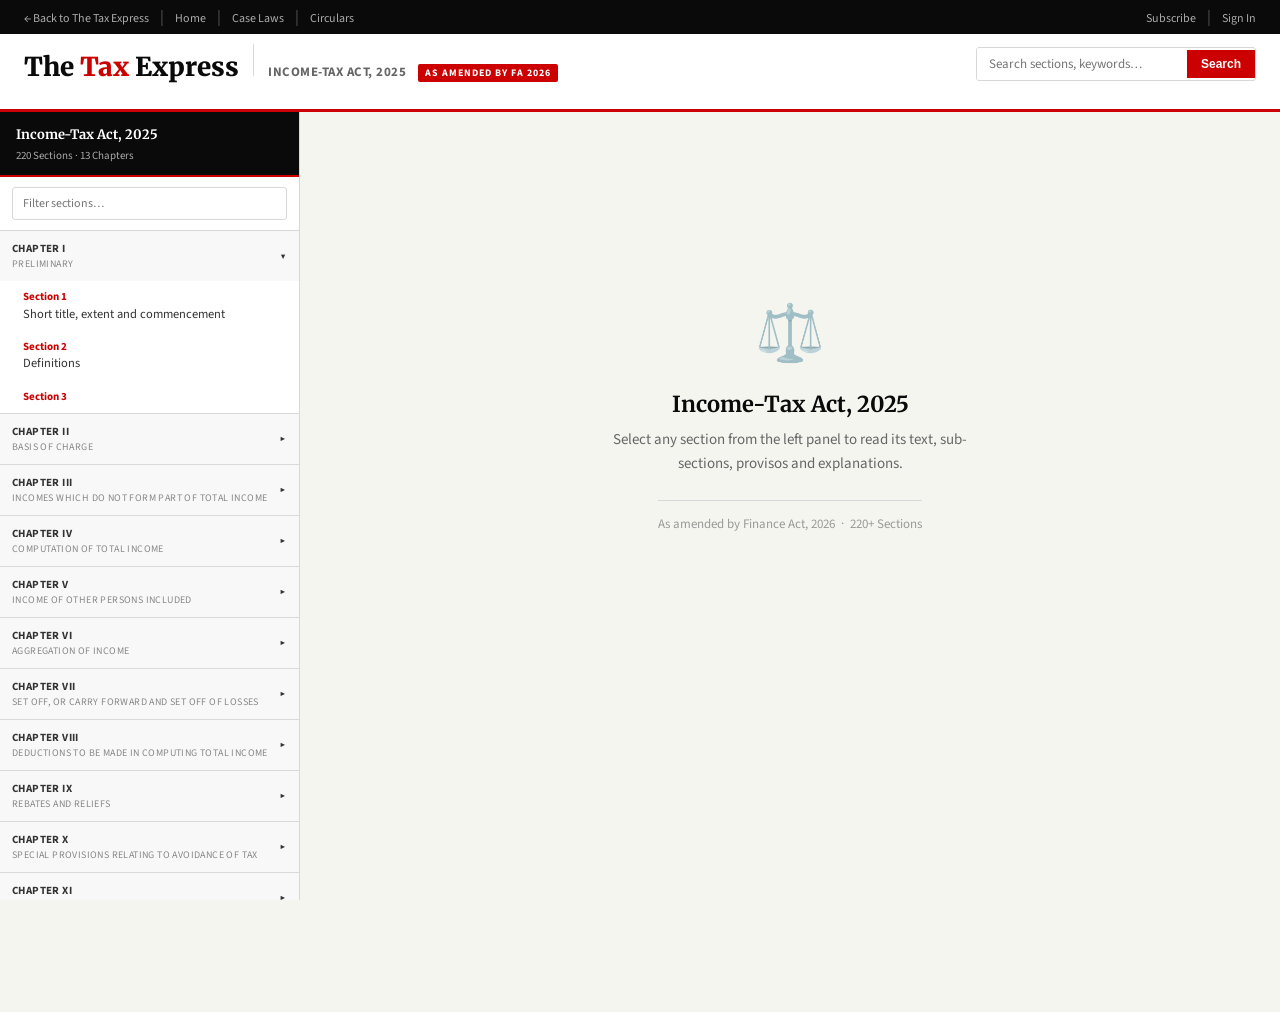
==== it-act-2025.html @ 76bab377 "Add Income-Tax Act 2025 full section viewer (220+ sections, Taxmann-style)" ====
<!DOCTYPE html>
<html lang="en">
<head>
  <meta charset="UTF-8" />
  <meta name="viewport" content="width=device-width, initial-scale=1.0" />
  <title>Income-Tax Act, 2025 – The Tax Express</title>
  <link rel="preconnect" href="https://fonts.googleapis.com" />
  <link href="https://fonts.googleapis.com/css2?family=Merriweather:wght@400;700;900&family=Source+Sans+3:wght@400;500;600;700&family=Source+Serif+4:opsz,wght@8..60,400;8..60,600&display=swap" rel="stylesheet" />
  <style>
    *, *::before, *::after { box-sizing: border-box; margin: 0; padding: 0; }

    :root {
      --red:    #cc0000;
      --black:  #0a0a0a;
      --dark:   #1a1a1a;
      --mid:    #333;
      --muted:  #666;
      --border: #d8d8d8;
      --bg:     #f5f5f0;
      --white:  #ffffff;
      --sidebar-w: 300px;
      --header-h:  112px;
    }

    html, body { height: 100%; font-family: 'Source Sans 3', sans-serif; background: var(--bg); color: var(--black); }

    /* ── TOP HEADER ─────────────────────────────────────────── */
    .site-header {
      position: fixed; top: 0; left: 0; right: 0; z-index: 200;
      background: var(--white);
      border-bottom: 3px solid var(--red);
      height: var(--header-h);
    }
    .header-top {
      background: var(--black);
      padding: 6px 24px;
      display: flex; align-items: center; justify-content: space-between;
    }
    .header-top a {
      color: #aaa; font-size: 12px; text-decoration: none; font-family: 'Source Sans 3', sans-serif;
    }
    .header-top a:hover { color: var(--white); }
    .header-top .pipe { color: #555; margin: 0 8px; }
    .header-brand {
      padding: 10px 24px 8px;
      display: flex; align-items: center; justify-content: space-between;
      gap: 20px;
    }
    .brand-left { display: flex; align-items: baseline; gap: 14px; }
    .brand-logo {
      font-family: 'Merriweather', serif;
      font-size: 26px; font-weight: 900;
      color: var(--black); text-decoration: none;
      white-space: nowrap;
    }
    .brand-logo span { color: var(--red); }
    .brand-divider { width: 1px; height: 32px; background: var(--border); }
    .act-title-tag {
      font-size: 13px; font-weight: 700; letter-spacing: .5px;
      color: var(--muted); text-transform: uppercase;
      white-space: nowrap;
    }
    .act-tag-badge {
      display: inline-block;
      background: var(--red); color: var(--white);
      font-size: 10px; font-weight: 700; letter-spacing: 1px;
      padding: 2px 7px; border-radius: 2px;
      text-transform: uppercase; margin-left: 8px;
    }
    .header-search {
      display: flex; align-items: center;
      border: 1px solid var(--border); border-radius: 3px;
      overflow: hidden; flex: 0 0 280px;
    }
    .header-search input {
      flex: 1; padding: 7px 12px; font-size: 13px;
      font-family: 'Source Sans 3', sans-serif;
      border: none; outline: none; background: var(--white);
    }
    .header-search button {
      padding: 7px 14px; background: var(--red); color: var(--white);
      border: none; cursor: pointer; font-size: 12px; font-weight: 600;
    }
    .header-search button:hover { background: #a80000; }

    /* ── LAYOUT ─────────────────────────────────────────────── */
    .app-layout {
      display: flex;
      margin-top: var(--header-h);
      height: calc(100vh - var(--header-h));
      overflow: hidden;
    }

    /* ── LEFT SIDEBAR ───────────────────────────────────────── */
    .sidebar {
      width: var(--sidebar-w);
      flex-shrink: 0;
      background: var(--white);
      border-right: 1px solid var(--border);
      display: flex; flex-direction: column;
      overflow: hidden;
    }
    .sidebar-act-header {
      padding: 14px 16px 12px;
      border-bottom: 2px solid var(--red);
      background: var(--black);
    }
    .sidebar-act-header h3 {
      font-family: 'Merriweather', serif;
      font-size: 13px; color: var(--white); font-weight: 700;
      line-height: 1.4;
    }
    .sidebar-act-header p {
      font-size: 11px; color: #aaa; margin-top: 4px;
    }
    .sidebar-filter {
      padding: 10px 12px;
      border-bottom: 1px solid var(--border);
    }
    .sidebar-filter input {
      width: 100%; padding: 7px 10px; font-size: 12px;
      border: 1px solid var(--border); border-radius: 3px; outline: none;
      font-family: 'Source Sans 3', sans-serif;
    }
    .sidebar-filter input:focus { border-color: var(--red); }
    .sidebar-scroll { flex: 1; overflow-y: auto; }
    .sidebar-scroll::-webkit-scrollbar { width: 4px; }
    .sidebar-scroll::-webkit-scrollbar-thumb { background: #ccc; }

    .chapter-group { border-bottom: 1px solid var(--border); }
    .chapter-toggle {
      width: 100%; text-align: left;
      padding: 10px 14px 10px 12px;
      background: #f8f8f8;
      font-size: 11px; font-weight: 700; letter-spacing: .4px;
      text-transform: uppercase; color: var(--mid);
      cursor: pointer; border: none;
      display: flex; align-items: center; justify-content: space-between;
      font-family: 'Source Sans 3', sans-serif;
    }
    .chapter-toggle:hover { background: #efefef; }
    .chapter-toggle .ch-arrow { font-size: 9px; transition: transform .2s; }
    .chapter-toggle.open .ch-arrow { transform: rotate(90deg); }
    .chapter-sections { display: none; }
    .chapter-sections.open { display: block; }

    .sec-item {
      display: block; width: 100%; text-align: left;
      padding: 8px 14px 8px 20px;
      border: none; background: none; cursor: pointer;
      font-size: 12.5px; color: var(--mid);
      border-left: 3px solid transparent;
      transition: background .15s, border-color .15s;
      font-family: 'Source Sans 3', sans-serif;
      line-height: 1.4; text-align: left;
    }
    .sec-item:hover { background: #fef5f5; color: var(--black); border-left-color: #ffaaaa; }
    .sec-item.active { background: #fef0f0; color: var(--red); border-left-color: var(--red); font-weight: 600; }
    .sec-num { font-weight: 700; color: var(--red); font-size: 11px; display: block; margin-bottom: 1px; }
    .sec-item.active .sec-num { color: var(--red); }

    /* ── MAIN CONTENT ───────────────────────────────────────── */
    .main-content {
      flex: 1; overflow-y: auto; padding: 0;
      background: var(--bg);
    }
    .main-content::-webkit-scrollbar { width: 6px; }
    .main-content::-webkit-scrollbar-thumb { background: #ccc; }

    .content-wrap {
      max-width: 860px; margin: 0 auto;
      padding: 32px 40px 80px;
    }

    /* Welcome screen */
    .welcome-panel {
      display: flex; flex-direction: column; align-items: center;
      justify-content: center; min-height: 60vh;
      text-align: center; color: var(--muted);
    }
    .welcome-panel .welcome-icon {
      font-size: 56px; margin-bottom: 16px; opacity: .5;
    }
    .welcome-panel h2 {
      font-family: 'Merriweather', serif; font-size: 22px;
      color: var(--black); margin-bottom: 10px;
    }
    .welcome-panel p { font-size: 15px; max-width: 400px; line-height: 1.6; }
    .welcome-hint {
      margin-top: 24px; font-size: 13px; color: #999;
      border-top: 1px solid var(--border); padding-top: 14px;
    }

    /* Section content */
    .section-view { display: none; }
    .section-view.visible { display: block; }

    .section-breadcrumb {
      font-size: 12px; color: var(--muted); margin-bottom: 20px;
      display: flex; align-items: center; gap: 6px;
    }
    .section-breadcrumb a { color: var(--red); text-decoration: none; cursor: pointer; }
    .section-breadcrumb a:hover { text-decoration: underline; }
    .bc-sep { color: #bbb; }

    .section-header {
      border-bottom: 2px solid var(--red); padding-bottom: 14px; margin-bottom: 24px;
    }
    .section-header .sec-flag {
      display: inline-block;
      background: var(--red); color: var(--white);
      font-size: 11px; font-weight: 700; letter-spacing: 1px;
      padding: 3px 10px; border-radius: 2px; margin-bottom: 10px;
      text-transform: uppercase;
    }
    .section-header h1 {
      font-family: 'Merriweather', serif;
      font-size: 22px; font-weight: 700; color: var(--black);
      line-height: 1.35; margin-bottom: 8px;
    }
    .section-header .section-meta {
      font-size: 12.5px; color: var(--muted);
      display: flex; gap: 16px; flex-wrap: wrap;
    }
    .section-meta span { display: flex; align-items: center; gap: 5px; }

    .section-body {
      font-family: 'Source Serif 4', Georgia, serif;
      font-size: 15px; line-height: 1.85; color: #222;
    }
    .section-body p { margin-bottom: 14px; }
    .section-body .sub-section {
      margin: 10px 0 10px 0;
    }
    .section-body .sub-section-num {
      font-weight: 700; color: var(--black);
    }
    .section-body .proviso {
      margin: 10px 0 10px 28px;
      font-style: italic; color: #444;
      border-left: 3px solid #e8e8e8;
      padding-left: 14px;
    }
    .section-body .clause {
      margin: 6px 0 6px 24px;
    }
    .section-body .explanation {
      margin: 12px 0;
      background: #fafafa; border: 1px solid #eee;
      padding: 12px 16px; border-radius: 3px;
      font-size: 14px;
    }
    .section-body .explanation-title {
      font-weight: 700; color: var(--mid); margin-bottom: 6px;
    }

    /* Formatted content rendering */
    .section-text {
      white-space: pre-wrap;
      font-family: 'Source Serif 4', Georgia, serif;
      font-size: 15px; line-height: 1.85; color: #222;
    }

    /* Nav arrows */
    .section-nav {
      display: flex; align-items: center; justify-content: space-between;
      margin-top: 48px; padding-top: 20px;
      border-top: 1px solid var(--border);
    }
    .nav-arrow {
      display: flex; align-items: center; gap: 8px;
      background: var(--white); border: 1px solid var(--border);
      padding: 10px 18px; border-radius: 3px; cursor: pointer;
      font-size: 13px; font-weight: 600; color: var(--mid);
      font-family: 'Source Sans 3', sans-serif;
      transition: all .15s;
    }
    .nav-arrow:hover { background: var(--red); color: var(--white); border-color: var(--red); }
    .nav-arrow:disabled { opacity: .3; cursor: default; background: var(--white); color: var(--muted); }
    .nav-arrow:disabled:hover { background: var(--white); color: var(--muted); border-color: var(--border); }

    .no-results {
      padding: 20px 16px; text-align: center;
      font-size: 13px; color: var(--muted);
    }

    /* Responsive */
    @media (max-width: 768px) {
      :root { --sidebar-w: 260px; --header-h: 104px; }
      .brand-logo { font-size: 20px; }
      .header-search { display: none; }
      .content-wrap { padding: 20px 18px 60px; }
      .sidebar { width: 260px; position: fixed; left: -260px; top: var(--header-h); height: calc(100vh - var(--header-h)); transition: left .25s; z-index: 100; }
      .sidebar.mob-open { left: 0; box-shadow: 4px 0 20px rgba(0,0,0,.15); }
      .mob-toggle { display: flex; align-items: center; gap: 8px; padding: 8px 14px; background: var(--black); color: var(--white); font-size: 13px; font-weight: 600; border: none; cursor: pointer; font-family: 'Source Sans 3', sans-serif; }
    }
    @media (min-width: 769px) { .mob-toggle { display: none; } }
  </style>
</head>
<body>

  <!-- ══ HEADER ══════════════════════════════════════════════════ -->
  <header class="site-header">
    <div class="header-top">
      <div>
        <a href="index.html">← Back to The Tax Express</a>
        <span class="pipe">|</span>
        <a href="index.html">Home</a>
        <span class="pipe">|</span>
        <a href="#">Case Laws</a>
        <span class="pipe">|</span>
        <a href="#">Circulars</a>
      </div>
      <div>
        <a href="#">Subscribe</a>
        <span class="pipe">|</span>
        <a href="#">Sign In</a>
      </div>
    </div>
    <div class="header-brand">
      <div class="brand-left">
        <a href="index.html" class="brand-logo">The <span>Tax</span> Express</a>
        <div class="brand-divider"></div>
        <div>
          <div class="act-title-tag">Income-Tax Act, 2025
            <span class="act-tag-badge">As Amended by FA 2026</span>
          </div>
        </div>
      </div>
      <div class="header-search">
        <input type="text" id="global-search" placeholder="Search sections, keywords…" oninput="globalSearch(this.value)" />
        <button onclick="globalSearch(document.getElementById('global-search').value)">Search</button>
      </div>
    </div>
  </header>

  <!-- ══ APP LAYOUT ═══════════════════════════════════════════════ -->
  <div class="app-layout">

    <!-- ── Sidebar ─────────────────────────────────────────────── -->
    <aside class="sidebar" id="js-sidebar">
      <div class="sidebar-act-header">
        <h3>Income-Tax Act, 2025</h3>
        <p id="js-sec-count">Loading sections…</p>
      </div>
      <div class="sidebar-filter">
        <input type="text" id="sidebar-search" placeholder="Filter sections…" oninput="filterSidebar(this.value)" />
      </div>
      <div class="sidebar-scroll" id="js-sidebar-list">
        <div class="no-results">Loading…</div>
      </div>
    </aside>

    <!-- ── Main Content ─────────────────────────────────────────── -->
    <main class="main-content" id="js-main">
      <button class="mob-toggle" onclick="document.getElementById('js-sidebar').classList.toggle('mob-open')">
        ☰ Browse Sections
      </button>

      <div class="content-wrap">

        <!-- Welcome screen -->
        <div class="welcome-panel" id="js-welcome">
          <div class="welcome-icon">⚖️</div>
          <h2>Income-Tax Act, 2025</h2>
          <p>Select any section from the left panel to read its text, sub-sections, provisos and explanations.</p>
          <div class="welcome-hint">As amended by Finance Act, 2026 &nbsp;·&nbsp; 220+ Sections</div>
        </div>

        <!-- Section view -->
        <div class="section-view" id="js-section-view">

          <div class="section-breadcrumb">
            <a onclick="showWelcome()">Home</a>
            <span class="bc-sep">›</span>
            <span id="js-bc-chapter"></span>
            <span class="bc-sep">›</span>
            <span id="js-bc-section"></span>
          </div>

          <div class="section-header">
            <div class="sec-flag" id="js-sec-flag">Section</div>
            <h1 id="js-sec-title"></h1>
            <div class="section-meta">
              <span id="js-sec-chapter-meta"></span>
              <span id="js-sec-act-meta">Income-Tax Act, 2025</span>
            </div>
          </div>

          <div class="section-body">
            <div class="section-text" id="js-sec-content"></div>
          </div>

          <div class="section-nav">
            <button class="nav-arrow" id="btn-prev" onclick="navigate(-1)">← Previous Section</button>
            <span id="js-sec-position" style="font-size:12px;color:#999;"></span>
            <button class="nav-arrow" id="btn-next" onclick="navigate(1)">Next Section →</button>
          </div>

        </div>
      </div>
    </main>

  </div>

  <script>
    let ALL_SECTIONS = [];
    let ALL_CHAPTERS = [];
    let FILTERED = [];
    let CURRENT_IDX = -1;

    // Load data
    fetch('ita2025.json?v=' + Date.now())
      .then(r => r.json())
      .then(data => {
        ALL_SECTIONS = data.sections;
        ALL_CHAPTERS = data.chapters;
        FILTERED = ALL_SECTIONS;
        document.getElementById('js-sec-count').textContent = `${ALL_SECTIONS.length} Sections · ${ALL_CHAPTERS.length} Chapters`;
        buildSidebar(ALL_SECTIONS);
        // Auto-open first chapter
        const firstToggle = document.querySelector('.chapter-toggle');
        if (firstToggle) openChapter(firstToggle);
      })
      .catch(() => {
        document.getElementById('js-sidebar-list').innerHTML = '<div class="no-results">Could not load sections.</div>';
      });

    function buildSidebar(sections) {
      const container = document.getElementById('js-sidebar-list');
      if (!sections.length) { container.innerHTML = '<div class="no-results">No sections found.</div>'; return; }

      // Group by chapter
      const chapterMap = {};
      sections.forEach(s => {
        const key = s.chapter || 'Other';
        if (!chapterMap[key]) chapterMap[key] = { title: s.chapter_title || '', sections: [] };
        chapterMap[key].sections.push(s);
      });

      let html = '';
      Object.entries(chapterMap).forEach(([chNum, chData]) => {
        const chId = 'ch-' + chNum.replace(/\s+/g, '-');
        html += `<div class="chapter-group">
          <button class="chapter-toggle" data-ch="${chId}" onclick="toggleChapter(this)">
            <span>${chNum}<br/><span style="font-size:10px;font-weight:400;text-transform:none;color:#888;">${chData.title}</span></span>
            <span class="ch-arrow">▶</span>
          </button>
          <div class="chapter-sections" id="${chId}">`;
        chData.sections.forEach(s => {
          const label = s.title && s.title !== `Section ${s.num}` ? s.title : '';
          html += `<button class="sec-item" data-num="${s.num}" onclick="showSection('${s.num}')">
            <span class="sec-num">Section ${s.num}</span>
            ${label || ''}
          </button>`;
        });
        html += `</div></div>`;
      });
      container.innerHTML = html;
    }

    function toggleChapter(btn) {
      const id = btn.dataset.ch;
      const panel = document.getElementById(id);
      const isOpen = panel.classList.contains('open');
      // Close all
      document.querySelectorAll('.chapter-sections.open').forEach(p => p.classList.remove('open'));
      document.querySelectorAll('.chapter-toggle.open').forEach(b => b.classList.remove('open'));
      if (!isOpen) openChapter(btn);
    }
    function openChapter(btn) {
      const id = btn.dataset.ch;
      document.getElementById(id)?.classList.add('open');
      btn.classList.add('open');
    }

    function showSection(num) {
      const idx = FILTERED.findIndex(s => s.num === num);
      if (idx === -1) {
        // Try from ALL_SECTIONS
        const s = ALL_SECTIONS.find(x => x.num === num);
        if (s) { FILTERED = ALL_SECTIONS; renderSection(ALL_SECTIONS.findIndex(x => x.num === num)); return; }
        return;
      }
      renderSection(idx);
    }

    function renderSection(idx) {
      if (idx < 0 || idx >= FILTERED.length) return;
      CURRENT_IDX = idx;
      const s = FILTERED[idx];

      document.getElementById('js-welcome').style.display = 'none';
      const view = document.getElementById('js-section-view');
      view.classList.add('visible');

      document.getElementById('js-bc-chapter').textContent = s.chapter;
      document.getElementById('js-bc-section').textContent = `Section ${s.num}`;
      document.getElementById('js-sec-flag').textContent = `Section ${s.num}`;
      document.getElementById('js-sec-title').textContent = s.title && s.title !== `Section ${s.num}` ? s.title : `Section ${s.num}`;
      document.getElementById('js-sec-chapter-meta').textContent = `${s.chapter} – ${s.chapter_title}`;
      document.getElementById('js-sec-act-meta').textContent = 'Income-Tax Act, 2025';
      document.getElementById('js-sec-position').textContent = `${idx + 1} of ${FILTERED.length}`;

      // Format content
      document.getElementById('js-sec-content').textContent = s.content;

      // Update sidebar active state
      document.querySelectorAll('.sec-item').forEach(b => b.classList.remove('active'));
      const activeBtn = document.querySelector(`.sec-item[data-num="${s.num}"]`);
      if (activeBtn) {
        activeBtn.classList.add('active');
        activeBtn.scrollIntoView({ block: 'nearest', behavior: 'smooth' });
        // Open the chapter
        const chPanel = activeBtn.closest('.chapter-sections');
        if (chPanel && !chPanel.classList.contains('open')) {
          const btn = document.querySelector(`[data-ch="${chPanel.id}"]`);
          if (btn) openChapter(btn);
        }
      }

      // Update nav buttons
      document.getElementById('btn-prev').disabled = idx === 0;
      document.getElementById('btn-next').disabled = idx === FILTERED.length - 1;

      // Scroll main to top
      document.getElementById('js-main').scrollTo({ top: 0, behavior: 'smooth' });

      // Close mobile sidebar
      document.getElementById('js-sidebar').classList.remove('mob-open');
    }

    function navigate(dir) {
      renderSection(CURRENT_IDX + dir);
    }

    function showWelcome() {
      document.getElementById('js-welcome').style.display = '';
      document.getElementById('js-section-view').classList.remove('visible');
      document.querySelectorAll('.sec-item').forEach(b => b.classList.remove('active'));
      CURRENT_IDX = -1;
    }

    function filterSidebar(q) {
      q = q.trim().toLowerCase();
      if (!q) {
        FILTERED = ALL_SECTIONS;
        buildSidebar(ALL_SECTIONS);
        return;
      }
      FILTERED = ALL_SECTIONS.filter(s =>
        s.num.toLowerCase().includes(q) ||
        s.title.toLowerCase().includes(q) ||
        s.content.toLowerCase().includes(q)
      );
      buildSidebar(FILTERED);
      // Open all chapters in filtered view
      document.querySelectorAll('.chapter-toggle').forEach(openChapter);
    }

    function globalSearch(q) {
      q = q.trim().toLowerCase();
      if (!q) return;
      document.getElementById('sidebar-search').value = q;
      filterSidebar(q);
      // Show first result
      if (FILTERED.length > 0) renderSection(0);
    }
  </script>

</body>
</html>
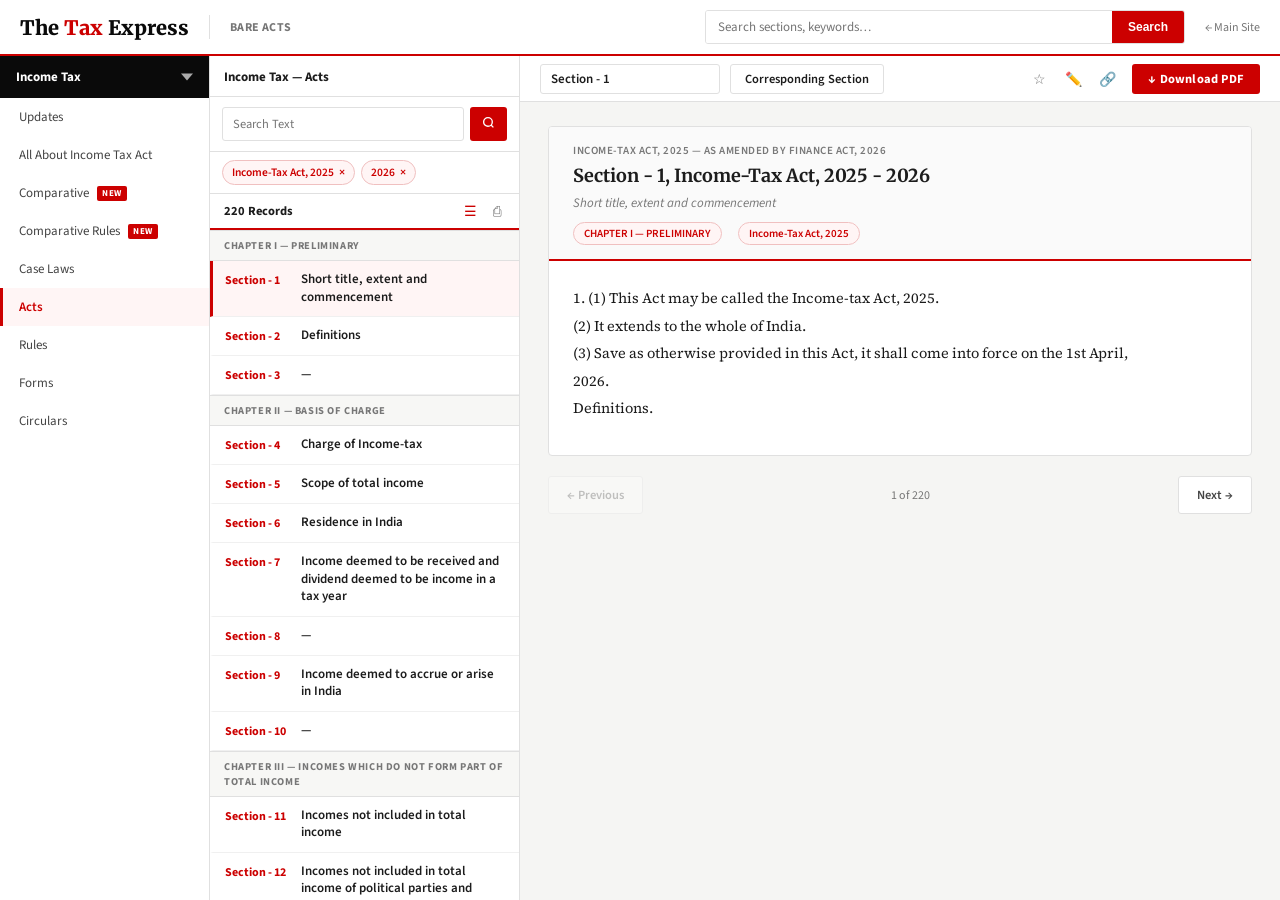
==== commit ca68e30d: "Redesign bare act viewer: Taxmann-style 3-col layout, branded PDF download" ====
--- a/it-act-2025.html
+++ b/it-act-2025.html
@@ -5,566 +5,610 @@
   <meta name="viewport" content="width=device-width, initial-scale=1.0" />
   <title>Income-Tax Act, 2025 – The Tax Express</title>
   <link rel="preconnect" href="https://fonts.googleapis.com" />
-  <link href="https://fonts.googleapis.com/css2?family=Merriweather:wght@400;700;900&family=Source+Sans+3:wght@400;500;600;700&family=Source+Serif+4:opsz,wght@8..60,400;8..60,600&display=swap" rel="stylesheet" />
+  <link href="https://fonts.googleapis.com/css2?family=Merriweather:wght@700;900&family=Source+Sans+3:wght@300;400;500;600;700&family=Source+Serif+4:opsz,wght@8..60,400;8..60,600&display=swap" rel="stylesheet" />
   <style>
     *, *::before, *::after { box-sizing: border-box; margin: 0; padding: 0; }
-
     :root {
-      --red:    #cc0000;
-      --black:  #0a0a0a;
-      --dark:   #1a1a1a;
-      --mid:    #333;
-      --muted:  #666;
-      --border: #d8d8d8;
-      --bg:     #f5f5f0;
-      --white:  #ffffff;
-      --sidebar-w: 300px;
-      --header-h:  112px;
-    }
-
-    html, body { height: 100%; font-family: 'Source Sans 3', sans-serif; background: var(--bg); color: var(--black); }
-
-    /* ── TOP HEADER ─────────────────────────────────────────── */
+      --red:     #cc0000;
+      --black:   #0a0a0a;
+      --dark:    #1c1c1c;
+      --mid:     #444;
+      --muted:   #777;
+      --light:   #f0f0ee;
+      --border:  #e0e0e0;
+      --white:   #fff;
+      --active-bg: #fff5f5;
+      --hdr: 56px;
+      --col1: 210px;
+      --col2: 310px;
+    }
+    html, body { height: 100%; font-family: 'Source Sans 3', sans-serif; background: #f5f5f3; color: var(--black); overflow: hidden; }
+
+    /* ══════════════════════════════════════════════
+       TOP HEADER
+    ══════════════════════════════════════════════ */
     .site-header {
-      position: fixed; top: 0; left: 0; right: 0; z-index: 200;
+      position: fixed; top: 0; left: 0; right: 0; z-index: 300;
+      height: var(--hdr);
       background: var(--white);
-      border-bottom: 3px solid var(--red);
-      height: var(--header-h);
-    }
-    .header-top {
-      background: var(--black);
-      padding: 6px 24px;
+      border-bottom: 2px solid var(--red);
+      display: flex; align-items: center; padding: 0 20px;
+      gap: 20px;
+    }
+    .hdr-logo { display: flex; align-items: baseline; gap: 3px; text-decoration: none; white-space: nowrap; }
+    .hdr-logo-main { font-family: 'Merriweather', serif; font-size: 20px; font-weight: 900; color: var(--black); }
+    .hdr-logo-main span { color: var(--red); }
+    .hdr-divider { width: 1px; height: 24px; background: var(--border); flex-shrink: 0; }
+    .hdr-context { font-size: 12px; font-weight: 700; color: var(--muted); letter-spacing: .4px; text-transform: uppercase; white-space: nowrap; }
+    .hdr-search {
+      flex: 1; max-width: 480px; margin-left: auto;
+      display: flex; border: 1px solid var(--border); border-radius: 3px; overflow: hidden;
+    }
+    .hdr-search input { flex: 1; padding: 7px 12px; font-size: 13px; border: none; outline: none; font-family: 'Source Sans 3', sans-serif; }
+    .hdr-search button { padding: 7px 16px; background: var(--red); color: #fff; border: none; cursor: pointer; font-size: 12px; font-weight: 600; }
+    .hdr-back { font-size: 12px; color: var(--muted); text-decoration: none; white-space: nowrap; }
+    .hdr-back:hover { color: var(--red); }
+
+    /* ══════════════════════════════════════════════
+       THREE-COLUMN LAYOUT
+    ══════════════════════════════════════════════ */
+    .app-body {
+      display: flex; height: calc(100vh - var(--hdr));
+      margin-top: var(--hdr); overflow: hidden;
+    }
+
+    /* ── COLUMN 1: Category Nav ─────────────────── */
+    .cat-nav {
+      width: var(--col1); flex-shrink: 0;
+      background: var(--white); border-right: 1px solid var(--border);
+      display: flex; flex-direction: column; overflow-y: auto;
+    }
+    .cat-nav__hdr {
+      background: var(--black); color: #fff;
+      padding: 12px 16px; font-size: 13px; font-weight: 700;
       display: flex; align-items: center; justify-content: space-between;
-    }
-    .header-top a {
-      color: #aaa; font-size: 12px; text-decoration: none; font-family: 'Source Sans 3', sans-serif;
-    }
-    .header-top a:hover { color: var(--white); }
-    .header-top .pipe { color: #555; margin: 0 8px; }
-    .header-brand {
-      padding: 10px 24px 8px;
+      cursor: pointer; user-select: none;
+    }
+    .cat-nav__hdr svg { width: 12px; height: 12px; fill: #aaa; }
+    .cat-nav__item {
       display: flex; align-items: center; justify-content: space-between;
-      gap: 20px;
-    }
-    .brand-left { display: flex; align-items: baseline; gap: 14px; }
-    .brand-logo {
-      font-family: 'Merriweather', serif;
-      font-size: 26px; font-weight: 900;
-      color: var(--black); text-decoration: none;
-      white-space: nowrap;
-    }
-    .brand-logo span { color: var(--red); }
-    .brand-divider { width: 1px; height: 32px; background: var(--border); }
-    .act-title-tag {
-      font-size: 13px; font-weight: 700; letter-spacing: .5px;
-      color: var(--muted); text-transform: uppercase;
-      white-space: nowrap;
-    }
-    .act-tag-badge {
-      display: inline-block;
-      background: var(--red); color: var(--white);
-      font-size: 10px; font-weight: 700; letter-spacing: 1px;
-      padding: 2px 7px; border-radius: 2px;
-      text-transform: uppercase; margin-left: 8px;
-    }
-    .header-search {
-      display: flex; align-items: center;
-      border: 1px solid var(--border); border-radius: 3px;
-      overflow: hidden; flex: 0 0 280px;
-    }
-    .header-search input {
-      flex: 1; padding: 7px 12px; font-size: 13px;
-      font-family: 'Source Sans 3', sans-serif;
-      border: none; outline: none; background: var(--white);
-    }
-    .header-search button {
-      padding: 7px 14px; background: var(--red); color: var(--white);
-      border: none; cursor: pointer; font-size: 12px; font-weight: 600;
-    }
-    .header-search button:hover { background: #a80000; }
-
-    /* ── LAYOUT ─────────────────────────────────────────────── */
-    .app-layout {
-      display: flex;
-      margin-top: var(--header-h);
-      height: calc(100vh - var(--header-h));
-      overflow: hidden;
-    }
-
-    /* ── LEFT SIDEBAR ───────────────────────────────────────── */
-    .sidebar {
-      width: var(--sidebar-w);
-      flex-shrink: 0;
-      background: var(--white);
-      border-right: 1px solid var(--border);
-      display: flex; flex-direction: column;
-      overflow: hidden;
-    }
-    .sidebar-act-header {
-      padding: 14px 16px 12px;
-      border-bottom: 2px solid var(--red);
-      background: var(--black);
-    }
-    .sidebar-act-header h3 {
-      font-family: 'Merriweather', serif;
-      font-size: 13px; color: var(--white); font-weight: 700;
-      line-height: 1.4;
-    }
-    .sidebar-act-header p {
-      font-size: 11px; color: #aaa; margin-top: 4px;
-    }
-    .sidebar-filter {
-      padding: 10px 12px;
+      padding: 10px 16px; font-size: 13px; color: var(--mid);
+      cursor: pointer; border-left: 3px solid transparent;
+      transition: background .12s;
+    }
+    .cat-nav__item:hover { background: var(--light); }
+    .cat-nav__item.active { color: var(--red); border-left-color: var(--red); font-weight: 600; background: var(--active-bg); }
+    .cat-badge {
+      font-size: 9px; font-weight: 700; background: var(--red); color: #fff;
+      padding: 1px 5px; border-radius: 2px; letter-spacing: .5px;
+    }
+
+    /* ── COLUMN 2: Section List ─────────────────── */
+    .sec-list-panel {
+      width: var(--col2); flex-shrink: 0;
+      background: var(--white); border-right: 1px solid var(--border);
+      display: flex; flex-direction: column; overflow: hidden;
+    }
+    .slp-header {
+      padding: 12px 14px 10px;
       border-bottom: 1px solid var(--border);
-    }
-    .sidebar-filter input {
-      width: 100%; padding: 7px 10px; font-size: 12px;
+      font-size: 13px; font-weight: 700; color: var(--dark);
+    }
+    .slp-search {
+      padding: 10px 12px; border-bottom: 1px solid var(--border);
+      display: flex; gap: 6px;
+    }
+    .slp-search input {
+      flex: 1; padding: 7px 10px; font-size: 12.5px;
       border: 1px solid var(--border); border-radius: 3px; outline: none;
       font-family: 'Source Sans 3', sans-serif;
     }
-    .sidebar-filter input:focus { border-color: var(--red); }
-    .sidebar-scroll { flex: 1; overflow-y: auto; }
-    .sidebar-scroll::-webkit-scrollbar { width: 4px; }
-    .sidebar-scroll::-webkit-scrollbar-thumb { background: #ccc; }
-
-    .chapter-group { border-bottom: 1px solid var(--border); }
-    .chapter-toggle {
-      width: 100%; text-align: left;
+    .slp-search input:focus { border-color: var(--red); }
+    .slp-search button {
+      padding: 7px 12px; background: var(--red); color: #fff;
+      border: none; border-radius: 3px; cursor: pointer; font-size: 12px;
+    }
+    .slp-filters { padding: 8px 12px; display: flex; flex-wrap: wrap; gap: 6px; border-bottom: 1px solid var(--border); }
+    .filter-chip {
+      display: inline-flex; align-items: center; gap: 5px;
+      background: var(--active-bg); border: 1px solid #f0c0c0;
+      color: var(--red); font-size: 11.5px; font-weight: 600;
+      padding: 3px 9px; border-radius: 20px; cursor: pointer;
+    }
+    .filter-chip span { font-size: 12px; }
+    .slp-meta {
+      padding: 7px 14px; border-bottom: 2px solid var(--red);
+      display: flex; align-items: center; justify-content: space-between;
+    }
+    .slp-count { font-size: 12.5px; font-weight: 700; color: var(--dark); }
+    .slp-icons { display: flex; gap: 8px; }
+    .slp-icon-btn {
+      background: none; border: none; cursor: pointer; color: var(--muted);
+      padding: 2px 4px; font-size: 14px; border-radius: 3px;
+    }
+    .slp-icon-btn:hover { background: var(--light); color: var(--dark); }
+    .slp-icon-btn.active { color: var(--red); }
+    .sec-list { flex: 1; overflow-y: auto; }
+    .sec-list::-webkit-scrollbar { width: 4px; }
+    .sec-list::-webkit-scrollbar-thumb { background: #ddd; }
+
+    .chapter-header {
+      padding: 7px 14px; background: #f7f7f5;
+      font-size: 10.5px; font-weight: 700; color: var(--muted);
+      letter-spacing: .6px; text-transform: uppercase;
+      border-top: 1px solid var(--border);
+      border-bottom: 1px solid var(--border);
+      position: sticky; top: 0; z-index: 5;
+    }
+
+    .sec-row {
       padding: 10px 14px 10px 12px;
-      background: #f8f8f8;
-      font-size: 11px; font-weight: 700; letter-spacing: .4px;
-      text-transform: uppercase; color: var(--mid);
-      cursor: pointer; border: none;
-      display: flex; align-items: center; justify-content: space-between;
+      border-bottom: 1px solid #f0f0f0;
+      cursor: pointer;
+      border-left: 3px solid transparent;
+      display: flex; align-items: flex-start; gap: 8px;
+      transition: background .1s;
+    }
+    .sec-row:hover { background: #fafafa; }
+    .sec-row.active {
+      background: var(--active-bg);
+      border-left-color: var(--red);
+    }
+    .sec-row__num {
+      font-size: 12px; font-weight: 700; color: var(--red);
+      white-space: nowrap; min-width: 68px; padding-top: 1px;
+    }
+    .sec-row.active .sec-row__num { color: var(--red); }
+    .sec-row__body { flex: 1; min-width: 0; }
+    .sec-row__title { font-size: 13px; font-weight: 600; color: var(--dark); line-height: 1.35; }
+    .sec-row__sub { font-size: 11.5px; color: var(--muted); margin-top: 2px; line-height: 1.4; }
+    .sec-row__tick { color: #22aa55; font-size: 14px; margin-top: 1px; }
+    .no-results-msg { padding: 24px 14px; font-size: 13px; color: var(--muted); text-align: center; }
+
+    /* ── COLUMN 3: Content ──────────────────────── */
+    .content-col {
+      flex: 1; display: flex; flex-direction: column; overflow: hidden;
+      background: #f5f5f3;
+    }
+
+    /* Toolbar */
+    .content-toolbar {
+      background: var(--white);
+      border-bottom: 1px solid var(--border);
+      padding: 0 20px;
+      display: flex; align-items: center; gap: 10px; min-height: 46px;
+      flex-wrap: wrap;
+    }
+    .toolbar-sec-input {
+      font-size: 13px; font-weight: 600; color: var(--dark);
+      border: 1px solid var(--border); border-radius: 3px;
+      padding: 5px 10px; outline: none; min-width: 120px;
       font-family: 'Source Sans 3', sans-serif;
     }
-    .chapter-toggle:hover { background: #efefef; }
-    .chapter-toggle .ch-arrow { font-size: 9px; transition: transform .2s; }
-    .chapter-toggle.open .ch-arrow { transform: rotate(90deg); }
-    .chapter-sections { display: none; }
-    .chapter-sections.open { display: block; }
-
-    .sec-item {
-      display: block; width: 100%; text-align: left;
-      padding: 8px 14px 8px 20px;
-      border: none; background: none; cursor: pointer;
-      font-size: 12.5px; color: var(--mid);
-      border-left: 3px solid transparent;
-      transition: background .15s, border-color .15s;
+    .toolbar-sec-input:focus { border-color: var(--red); }
+    .tb-btn {
+      padding: 5px 14px; border-radius: 3px; cursor: pointer;
+      font-size: 12.5px; font-weight: 600;
       font-family: 'Source Sans 3', sans-serif;
-      line-height: 1.4; text-align: left;
-    }
-    .sec-item:hover { background: #fef5f5; color: var(--black); border-left-color: #ffaaaa; }
-    .sec-item.active { background: #fef0f0; color: var(--red); border-left-color: var(--red); font-weight: 600; }
-    .sec-num { font-weight: 700; color: var(--red); font-size: 11px; display: block; margin-bottom: 1px; }
-    .sec-item.active .sec-num { color: var(--red); }
-
-    /* ── MAIN CONTENT ───────────────────────────────────────── */
-    .main-content {
-      flex: 1; overflow-y: auto; padding: 0;
-      background: var(--bg);
-    }
-    .main-content::-webkit-scrollbar { width: 6px; }
-    .main-content::-webkit-scrollbar-thumb { background: #ccc; }
-
-    .content-wrap {
-      max-width: 860px; margin: 0 auto;
-      padding: 32px 40px 80px;
-    }
-
-    /* Welcome screen */
-    .welcome-panel {
+      transition: all .12s;
+    }
+    .tb-btn-outline {
+      background: none; color: var(--dark); border: 1px solid var(--border);
+    }
+    .tb-btn-outline:hover { border-color: var(--red); color: var(--red); }
+    .tb-follow {
+      background: none; color: var(--red); border: 1px solid var(--red);
+    }
+    .tb-follow:hover { background: var(--red); color: #fff; }
+    .tb-spacer { flex: 1; }
+    .tb-icons { display: flex; gap: 4px; }
+    .tb-icon {
+      background: none; border: none; cursor: pointer; color: var(--muted);
+      width: 30px; height: 30px; border-radius: 3px; font-size: 14px;
+      display: flex; align-items: center; justify-content: center;
+      transition: background .1s;
+    }
+    .tb-icon:hover { background: var(--light); color: var(--dark); }
+    .tb-download {
+      display: flex; align-items: center; gap: 6px;
+      padding: 6px 16px; background: var(--red); color: #fff;
+      border: none; border-radius: 3px; cursor: pointer;
+      font-size: 12.5px; font-weight: 700; letter-spacing: .2px;
+      font-family: 'Source Sans 3', sans-serif;
+      transition: background .12s;
+    }
+    .tb-download:hover { background: #a80000; }
+
+    /* Content area */
+    .content-scroll {
+      flex: 1; overflow-y: auto; padding: 24px 28px 60px;
+    }
+    .content-scroll::-webkit-scrollbar { width: 6px; }
+    .content-scroll::-webkit-scrollbar-thumb { background: #ccc; }
+
+    /* Welcome */
+    .welcome-screen {
       display: flex; flex-direction: column; align-items: center;
-      justify-content: center; min-height: 60vh;
-      text-align: center; color: var(--muted);
-    }
-    .welcome-panel .welcome-icon {
-      font-size: 56px; margin-bottom: 16px; opacity: .5;
-    }
-    .welcome-panel h2 {
-      font-family: 'Merriweather', serif; font-size: 22px;
-      color: var(--black); margin-bottom: 10px;
-    }
-    .welcome-panel p { font-size: 15px; max-width: 400px; line-height: 1.6; }
-    .welcome-hint {
-      margin-top: 24px; font-size: 13px; color: #999;
-      border-top: 1px solid var(--border); padding-top: 14px;
-    }
-
-    /* Section content */
-    .section-view { display: none; }
-    .section-view.visible { display: block; }
-
-    .section-breadcrumb {
-      font-size: 12px; color: var(--muted); margin-bottom: 20px;
+      justify-content: center; min-height: 70vh; text-align: center;
+    }
+    .welcome-screen .wi { font-size: 52px; margin-bottom: 16px; opacity: .4; }
+    .welcome-screen h2 { font-family: 'Merriweather', serif; font-size: 20px; color: var(--dark); margin-bottom: 8px; }
+    .welcome-screen p { font-size: 14px; color: var(--muted); max-width: 340px; line-height: 1.6; }
+
+    /* Section card */
+    .section-card {
+      background: var(--white); border-radius: 4px;
+      border: 1px solid var(--border); overflow: hidden;
+      max-width: 900px;
+    }
+    .section-card__top {
+      background: #fafafa; border-bottom: 2px solid var(--red);
+      padding: 16px 24px 14px;
+    }
+    .sct-act-name {
+      font-size: 11px; color: var(--muted); font-weight: 600;
+      letter-spacing: .5px; text-transform: uppercase; margin-bottom: 6px;
+    }
+    .sct-title {
+      font-family: 'Merriweather', serif;
+      font-size: 18px; font-weight: 700; color: var(--dark); line-height: 1.35;
+    }
+    .sct-sub-title {
+      font-size: 13px; color: var(--muted); margin-top: 6px;
+      font-style: italic;
+    }
+    .sct-meta-row {
+      display: flex; gap: 16px; margin-top: 10px; flex-wrap: wrap;
+    }
+    .sct-meta-pill {
+      display: inline-flex; align-items: center; gap: 5px;
+      background: var(--active-bg); border: 1px solid #f0c0c0;
+      color: var(--red); font-size: 11px; font-weight: 600;
+      padding: 3px 10px; border-radius: 20px;
+    }
+    .section-card__body {
+      padding: 24px 24px 32px;
+      font-family: 'Source Serif 4', Georgia, serif;
+      font-size: 14.5px; line-height: 1.9; color: #1a1a1a;
+    }
+    .section-card__body .sec-text { white-space: pre-wrap; }
+
+    /* Prev/Next */
+    .content-nav {
+      display: flex; justify-content: space-between; align-items: center;
+      margin-top: 20px; max-width: 900px;
+    }
+    .cn-btn {
       display: flex; align-items: center; gap: 6px;
-    }
-    .section-breadcrumb a { color: var(--red); text-decoration: none; cursor: pointer; }
-    .section-breadcrumb a:hover { text-decoration: underline; }
-    .bc-sep { color: #bbb; }
-
-    .section-header {
-      border-bottom: 2px solid var(--red); padding-bottom: 14px; margin-bottom: 24px;
-    }
-    .section-header .sec-flag {
-      display: inline-block;
-      background: var(--red); color: var(--white);
-      font-size: 11px; font-weight: 700; letter-spacing: 1px;
-      padding: 3px 10px; border-radius: 2px; margin-bottom: 10px;
-      text-transform: uppercase;
-    }
-    .section-header h1 {
+      padding: 9px 18px; background: var(--white);
+      border: 1px solid var(--border); border-radius: 3px;
+      font-size: 12.5px; font-weight: 600; color: var(--mid);
+      cursor: pointer; font-family: 'Source Sans 3', sans-serif;
+      transition: all .12s;
+    }
+    .cn-btn:hover { background: var(--red); color: #fff; border-color: var(--red); }
+    .cn-btn:disabled { opacity: .3; pointer-events: none; }
+    .cn-pos { font-size: 12px; color: var(--muted); }
+
+    /* ══════════════════════════════════════════════
+       PRINT / PDF DOWNLOAD STYLES
+    ══════════════════════════════════════════════ */
+    @media print {
+      * { -webkit-print-color-adjust: exact !important; print-color-adjust: exact !important; }
+      body { overflow: visible !important; background: #fff !important; }
+      .site-header, .cat-nav, .sec-list-panel, .content-toolbar, .content-nav { display: none !important; }
+      .app-body { height: auto !important; overflow: visible !important; display: block !important; }
+      .content-col { height: auto !important; overflow: visible !important; display: block !important; }
+      .content-scroll { overflow: visible !important; padding: 0 !important; }
+      .section-card { border: none !important; max-width: 100% !important; }
+      .welcome-screen { display: none !important; }
+
+      /* Branded print header — The Tax Express style (mirrors Taxmann PDF format) */
+      .print-header { display: block !important; }
+      .section-card__top { background: #fff !important; }
+    }
+
+    .print-header {
+      display: none;
+      margin-bottom: 20px;
+      padding-bottom: 10px;
+      border-bottom: 2px solid var(--red);
+    }
+    .print-header__logo {
+      font-family: 'Source Sans 3', sans-serif;
+      font-size: 12px; color: #555; margin-bottom: 2px;
+    }
+    .print-header__brand {
       font-family: 'Merriweather', serif;
-      font-size: 22px; font-weight: 700; color: var(--black);
-      line-height: 1.35; margin-bottom: 8px;
-    }
-    .section-header .section-meta {
-      font-size: 12.5px; color: var(--muted);
-      display: flex; gap: 16px; flex-wrap: wrap;
-    }
-    .section-meta span { display: flex; align-items: center; gap: 5px; }
-
-    .section-body {
-      font-family: 'Source Serif 4', Georgia, serif;
-      font-size: 15px; line-height: 1.85; color: #222;
-    }
-    .section-body p { margin-bottom: 14px; }
-    .section-body .sub-section {
-      margin: 10px 0 10px 0;
-    }
-    .section-body .sub-section-num {
-      font-weight: 700; color: var(--black);
-    }
-    .section-body .proviso {
-      margin: 10px 0 10px 28px;
-      font-style: italic; color: #444;
-      border-left: 3px solid #e8e8e8;
-      padding-left: 14px;
-    }
-    .section-body .clause {
-      margin: 6px 0 6px 24px;
-    }
-    .section-body .explanation {
-      margin: 12px 0;
-      background: #fafafa; border: 1px solid #eee;
-      padding: 12px 16px; border-radius: 3px;
-      font-size: 14px;
-    }
-    .section-body .explanation-title {
-      font-weight: 700; color: var(--mid); margin-bottom: 6px;
-    }
-
-    /* Formatted content rendering */
-    .section-text {
-      white-space: pre-wrap;
-      font-family: 'Source Serif 4', Georgia, serif;
-      font-size: 15px; line-height: 1.85; color: #222;
-    }
-
-    /* Nav arrows */
-    .section-nav {
-      display: flex; align-items: center; justify-content: space-between;
-      margin-top: 48px; padding-top: 20px;
-      border-top: 1px solid var(--border);
-    }
-    .nav-arrow {
-      display: flex; align-items: center; gap: 8px;
-      background: var(--white); border: 1px solid var(--border);
-      padding: 10px 18px; border-radius: 3px; cursor: pointer;
-      font-size: 13px; font-weight: 600; color: var(--mid);
+      font-size: 18px; font-weight: 900; color: var(--red);
+    }
+    .print-header__brand span { color: var(--black); }
+
+    /* ══════════════════════════════════════════════
+       RESPONSIVE
+    ══════════════════════════════════════════════ */
+    @media (max-width: 900px) {
+      :root { --col1: 0px; --col2: 260px; }
+      .cat-nav { display: none; }
+    }
+    @media (max-width: 600px) {
+      .sec-list-panel { width: 100%; position: fixed; left: -100%; top: var(--hdr); height: calc(100vh - var(--hdr)); transition: left .25s; z-index: 200; }
+      .sec-list-panel.mob-open { left: 0; box-shadow: 4px 0 20px rgba(0,0,0,.15); }
+      .mob-menu-btn { display: flex !important; }
+    }
+    .mob-menu-btn {
+      display: none; align-items: center; gap: 6px;
+      background: var(--black); color: #fff; border: none;
+      padding: 7px 14px; font-size: 12.5px; font-weight: 600; cursor: pointer;
       font-family: 'Source Sans 3', sans-serif;
-      transition: all .15s;
-    }
-    .nav-arrow:hover { background: var(--red); color: var(--white); border-color: var(--red); }
-    .nav-arrow:disabled { opacity: .3; cursor: default; background: var(--white); color: var(--muted); }
-    .nav-arrow:disabled:hover { background: var(--white); color: var(--muted); border-color: var(--border); }
-
-    .no-results {
-      padding: 20px 16px; text-align: center;
-      font-size: 13px; color: var(--muted);
-    }
-
-    /* Responsive */
-    @media (max-width: 768px) {
-      :root { --sidebar-w: 260px; --header-h: 104px; }
-      .brand-logo { font-size: 20px; }
-      .header-search { display: none; }
-      .content-wrap { padding: 20px 18px 60px; }
-      .sidebar { width: 260px; position: fixed; left: -260px; top: var(--header-h); height: calc(100vh - var(--header-h)); transition: left .25s; z-index: 100; }
-      .sidebar.mob-open { left: 0; box-shadow: 4px 0 20px rgba(0,0,0,.15); }
-      .mob-toggle { display: flex; align-items: center; gap: 8px; padding: 8px 14px; background: var(--black); color: var(--white); font-size: 13px; font-weight: 600; border: none; cursor: pointer; font-family: 'Source Sans 3', sans-serif; }
-    }
-    @media (min-width: 769px) { .mob-toggle { display: none; } }
+    }
   </style>
 </head>
 <body>
 
-  <!-- ══ HEADER ══════════════════════════════════════════════════ -->
+  <!-- ══ HEADER ══════════════════════════════════════════════════════ -->
   <header class="site-header">
-    <div class="header-top">
-      <div>
-        <a href="index.html">← Back to The Tax Express</a>
-        <span class="pipe">|</span>
-        <a href="index.html">Home</a>
-        <span class="pipe">|</span>
-        <a href="#">Case Laws</a>
-        <span class="pipe">|</span>
-        <a href="#">Circulars</a>
+    <a href="it-act-2025.html" class="hdr-logo">
+      <span class="hdr-logo-main">The <span>Tax</span> Express</span>
+    </a>
+    <div class="hdr-divider"></div>
+    <span class="hdr-context">Bare Acts</span>
+    <div class="hdr-search">
+      <input type="text" id="global-q" placeholder="Search sections, keywords…" onkeydown="if(event.key==='Enter')doGlobalSearch()" />
+      <button onclick="doGlobalSearch()">Search</button>
+    </div>
+    <a href="index.html" class="hdr-back">← Main Site</a>
+  </header>
+
+  <!-- ══ APP BODY ══════════════════════════════════════════════════════ -->
+  <div class="app-body">
+
+    <!-- ── COL 1: Category Nav ──────────────────────────────────────── -->
+    <nav class="cat-nav">
+      <div class="cat-nav__hdr">
+        Income Tax
+        <svg viewBox="0 0 10 6"><path d="M0 0l5 6 5-6z"/></svg>
       </div>
-      <div>
-        <a href="#">Subscribe</a>
-        <span class="pipe">|</span>
-        <a href="#">Sign In</a>
+      <div class="cat-nav__item">Updates</div>
+      <div class="cat-nav__item">All About Income Tax Act</div>
+      <div class="cat-nav__item" style="justify-content:flex-start;gap:8px;">Comparative <span class="cat-badge">NEW</span></div>
+      <div class="cat-nav__item" style="justify-content:flex-start;gap:8px;">Comparative Rules <span class="cat-badge">NEW</span></div>
+      <div class="cat-nav__item">Case Laws</div>
+      <div class="cat-nav__item active">Acts</div>
+      <div class="cat-nav__item">Rules</div>
+      <div class="cat-nav__item">Forms</div>
+      <div class="cat-nav__item">Circulars</div>
+    </nav>
+
+    <!-- ── COL 2: Section List ──────────────────────────────────────── -->
+    <div class="sec-list-panel" id="js-slp">
+      <div class="slp-header">Income Tax — Acts</div>
+      <div class="slp-search">
+        <input type="text" id="slp-q" placeholder="Search Text" oninput="filterList(this.value)" />
+        <button onclick="filterList(document.getElementById('slp-q').value)">
+          <svg width="13" height="13" viewBox="0 0 24 24" fill="none" stroke="currentColor" stroke-width="2.5"><circle cx="11" cy="11" r="8"/><line x1="21" y1="21" x2="16.65" y2="16.65"/></svg>
+        </button>
+      </div>
+      <div class="slp-filters">
+        <span class="filter-chip">Income-Tax Act, 2025 <span>×</span></span>
+        <span class="filter-chip">2026 <span>×</span></span>
+      </div>
+      <div class="slp-meta">
+        <span class="slp-count" id="js-count">Loading…</span>
+        <div class="slp-icons">
+          <button class="slp-icon-btn active" title="List view">☰</button>
+          <button class="slp-icon-btn" title="Print" onclick="window.print()">⎙</button>
+        </div>
+      </div>
+      <div class="sec-list" id="js-sec-list">
+        <div class="no-results-msg">Loading sections…</div>
       </div>
     </div>
-    <div class="header-brand">
-      <div class="brand-left">
-        <a href="index.html" class="brand-logo">The <span>Tax</span> Express</a>
-        <div class="brand-divider"></div>
-        <div>
-          <div class="act-title-tag">Income-Tax Act, 2025
-            <span class="act-tag-badge">As Amended by FA 2026</span>
+
+    <!-- ── COL 3: Content ────────────────────────────────────────────── -->
+    <div class="content-col">
+
+      <!-- Toolbar -->
+      <div class="content-toolbar" id="js-toolbar" style="display:none;">
+        <input class="toolbar-sec-input" id="tb-sec-num" value="" readonly />
+        <button class="tb-btn tb-btn-outline" id="tb-corr">Corresponding Section</button>
+        <div class="tb-spacer"></div>
+        <div class="tb-icons">
+          <button class="tb-icon" title="Bookmark">☆</button>
+          <button class="tb-icon" title="Highlight">✏️</button>
+          <button class="tb-icon" title="Share link">🔗</button>
+        </div>
+        <button class="tb-download" onclick="downloadPDF()">
+          ↓ Download PDF
+        </button>
+      </div>
+
+      <button class="mob-menu-btn" onclick="document.getElementById('js-slp').classList.toggle('mob-open')">
+        ☰ Sections
+      </button>
+
+      <!-- Scroll area -->
+      <div class="content-scroll" id="js-content-scroll">
+
+        <!-- Welcome -->
+        <div class="welcome-screen" id="js-welcome">
+          <div class="wi">⚖️</div>
+          <h2>Income-Tax Act, 2025</h2>
+          <p>Select any section from the list on the left to read its text, sub-sections, provisos and explanations — as amended by Finance Act, 2026.</p>
+        </div>
+
+        <!-- Section display -->
+        <div id="js-sec-display" style="display:none;">
+
+          <!-- Print header (visible only when printing) -->
+          <div class="print-header" id="js-print-header">
+            <div class="print-header__logo">thetaxexpress.pages.dev</div>
+            <div class="print-header__brand"><span>The</span> Tax Express — <span>Bare Acts</span></div>
           </div>
+
+          <div class="section-card" id="js-section-card">
+            <div class="section-card__top">
+              <div class="sct-act-name">Income-Tax Act, 2025 — As Amended by Finance Act, 2026</div>
+              <div class="sct-title" id="js-sct-title"></div>
+              <div class="sct-sub-title" id="js-sct-subtitle"></div>
+              <div class="sct-meta-row">
+                <span class="sct-meta-pill" id="js-sct-chapter"></span>
+                <span class="sct-meta-pill">Income-Tax Act, 2025</span>
+              </div>
+            </div>
+            <div class="section-card__body">
+              <div class="sec-text" id="js-sec-body"></div>
+            </div>
+          </div>
+
+          <div class="content-nav">
+            <button class="cn-btn" id="btn-prev" onclick="navigate(-1)">← Previous</button>
+            <span class="cn-pos" id="js-nav-pos"></span>
+            <button class="cn-btn" id="btn-next" onclick="navigate(1)">Next →</button>
+          </div>
+
         </div>
       </div>
-      <div class="header-search">
-        <input type="text" id="global-search" placeholder="Search sections, keywords…" oninput="globalSearch(this.value)" />
-        <button onclick="globalSearch(document.getElementById('global-search').value)">Search</button>
-      </div>
     </div>
-  </header>
-
-  <!-- ══ APP LAYOUT ═══════════════════════════════════════════════ -->
-  <div class="app-layout">
-
-    <!-- ── Sidebar ─────────────────────────────────────────────── -->
-    <aside class="sidebar" id="js-sidebar">
-      <div class="sidebar-act-header">
-        <h3>Income-Tax Act, 2025</h3>
-        <p id="js-sec-count">Loading sections…</p>
-      </div>
-      <div class="sidebar-filter">
-        <input type="text" id="sidebar-search" placeholder="Filter sections…" oninput="filterSidebar(this.value)" />
-      </div>
-      <div class="sidebar-scroll" id="js-sidebar-list">
-        <div class="no-results">Loading…</div>
-      </div>
-    </aside>
-
-    <!-- ── Main Content ─────────────────────────────────────────── -->
-    <main class="main-content" id="js-main">
-      <button class="mob-toggle" onclick="document.getElementById('js-sidebar').classList.toggle('mob-open')">
-        ☰ Browse Sections
-      </button>
-
-      <div class="content-wrap">
-
-        <!-- Welcome screen -->
-        <div class="welcome-panel" id="js-welcome">
-          <div class="welcome-icon">⚖️</div>
-          <h2>Income-Tax Act, 2025</h2>
-          <p>Select any section from the left panel to read its text, sub-sections, provisos and explanations.</p>
-          <div class="welcome-hint">As amended by Finance Act, 2026 &nbsp;·&nbsp; 220+ Sections</div>
-        </div>
-
-        <!-- Section view -->
-        <div class="section-view" id="js-section-view">
-
-          <div class="section-breadcrumb">
-            <a onclick="showWelcome()">Home</a>
-            <span class="bc-sep">›</span>
-            <span id="js-bc-chapter"></span>
-            <span class="bc-sep">›</span>
-            <span id="js-bc-section"></span>
-          </div>
-
-          <div class="section-header">
-            <div class="sec-flag" id="js-sec-flag">Section</div>
-            <h1 id="js-sec-title"></h1>
-            <div class="section-meta">
-              <span id="js-sec-chapter-meta"></span>
-              <span id="js-sec-act-meta">Income-Tax Act, 2025</span>
-            </div>
-          </div>
-
-          <div class="section-body">
-            <div class="section-text" id="js-sec-content"></div>
-          </div>
-
-          <div class="section-nav">
-            <button class="nav-arrow" id="btn-prev" onclick="navigate(-1)">← Previous Section</button>
-            <span id="js-sec-position" style="font-size:12px;color:#999;"></span>
-            <button class="nav-arrow" id="btn-next" onclick="navigate(1)">Next Section →</button>
-          </div>
-
-        </div>
-      </div>
-    </main>
 
   </div>
 
+  <!-- ══ SCRIPT ══════════════════════════════════════════════════════ -->
   <script>
-    let ALL_SECTIONS = [];
-    let ALL_CHAPTERS = [];
-    let FILTERED = [];
-    let CURRENT_IDX = -1;
-
-    // Load data
+    let ALL = [], FILTERED = [], CURRENT = -1;
+
     fetch('ita2025.json?v=' + Date.now())
       .then(r => r.json())
       .then(data => {
-        ALL_SECTIONS = data.sections;
-        ALL_CHAPTERS = data.chapters;
-        FILTERED = ALL_SECTIONS;
-        document.getElementById('js-sec-count').textContent = `${ALL_SECTIONS.length} Sections · ${ALL_CHAPTERS.length} Chapters`;
-        buildSidebar(ALL_SECTIONS);
-        // Auto-open first chapter
-        const firstToggle = document.querySelector('.chapter-toggle');
-        if (firstToggle) openChapter(firstToggle);
+        ALL = data.sections;
+        FILTERED = ALL;
+        document.getElementById('js-count').textContent = ALL.length + ' Records';
+        buildList(ALL);
+        // Auto-select first section
+        if (ALL.length) showSection(0);
       })
       .catch(() => {
-        document.getElementById('js-sidebar-list').innerHTML = '<div class="no-results">Could not load sections.</div>';
+        document.getElementById('js-sec-list').innerHTML = '<div class="no-results-msg">Could not load sections.</div>';
       });
 
-    function buildSidebar(sections) {
-      const container = document.getElementById('js-sidebar-list');
-      if (!sections.length) { container.innerHTML = '<div class="no-results">No sections found.</div>'; return; }
-
-      // Group by chapter
-      const chapterMap = {};
-      sections.forEach(s => {
-        const key = s.chapter || 'Other';
-        if (!chapterMap[key]) chapterMap[key] = { title: s.chapter_title || '', sections: [] };
-        chapterMap[key].sections.push(s);
+    function buildList(secs) {
+      const el = document.getElementById('js-sec-list');
+      if (!secs.length) { el.innerHTML = '<div class="no-results-msg">No sections found.</div>'; return; }
+
+      let html = '', lastChapter = '';
+      secs.forEach((s, i) => {
+        if (s.chapter !== lastChapter) {
+          html += `<div class="chapter-header">${s.chapter} &mdash; ${s.chapter_title}</div>`;
+          lastChapter = s.chapter;
+        }
+        const hasTitle = s.title && s.title !== `Section ${s.num}`;
+        html += `<div class="sec-row" id="row-${s.num}" onclick="showSection(${i})">
+          <div class="sec-row__num">Section - ${s.num}</div>
+          <div class="sec-row__body">
+            <div class="sec-row__title">${hasTitle ? s.title : '—'}</div>
+            ${hasTitle ? '' : ''}
+          </div>
+        </div>`;
       });
-
-      let html = '';
-      Object.entries(chapterMap).forEach(([chNum, chData]) => {
-        const chId = 'ch-' + chNum.replace(/\s+/g, '-');
-        html += `<div class="chapter-group">
-          <button class="chapter-toggle" data-ch="${chId}" onclick="toggleChapter(this)">
-            <span>${chNum}<br/><span style="font-size:10px;font-weight:400;text-transform:none;color:#888;">${chData.title}</span></span>
-            <span class="ch-arrow">▶</span>
-          </button>
-          <div class="chapter-sections" id="${chId}">`;
-        chData.sections.forEach(s => {
-          const label = s.title && s.title !== `Section ${s.num}` ? s.title : '';
-          html += `<button class="sec-item" data-num="${s.num}" onclick="showSection('${s.num}')">
-            <span class="sec-num">Section ${s.num}</span>
-            ${label || ''}
-          </button>`;
-        });
-        html += `</div></div>`;
-      });
-      container.innerHTML = html;
-    }
-
-    function toggleChapter(btn) {
-      const id = btn.dataset.ch;
-      const panel = document.getElementById(id);
-      const isOpen = panel.classList.contains('open');
-      // Close all
-      document.querySelectorAll('.chapter-sections.open').forEach(p => p.classList.remove('open'));
-      document.querySelectorAll('.chapter-toggle.open').forEach(b => b.classList.remove('open'));
-      if (!isOpen) openChapter(btn);
-    }
-    function openChapter(btn) {
-      const id = btn.dataset.ch;
-      document.getElementById(id)?.classList.add('open');
-      btn.classList.add('open');
-    }
-
-    function showSection(num) {
-      const idx = FILTERED.findIndex(s => s.num === num);
-      if (idx === -1) {
-        // Try from ALL_SECTIONS
-        const s = ALL_SECTIONS.find(x => x.num === num);
-        if (s) { FILTERED = ALL_SECTIONS; renderSection(ALL_SECTIONS.findIndex(x => x.num === num)); return; }
-        return;
-      }
-      renderSection(idx);
-    }
-
-    function renderSection(idx) {
+      el.innerHTML = html;
+    }
+
+    function showSection(idx) {
       if (idx < 0 || idx >= FILTERED.length) return;
-      CURRENT_IDX = idx;
+      CURRENT = idx;
       const s = FILTERED[idx];
 
+      // Show toolbar + content
+      document.getElementById('js-toolbar').style.display = '';
       document.getElementById('js-welcome').style.display = 'none';
-      const view = document.getElementById('js-section-view');
-      view.classList.add('visible');
-
-      document.getElementById('js-bc-chapter').textContent = s.chapter;
-      document.getElementById('js-bc-section').textContent = `Section ${s.num}`;
-      document.getElementById('js-sec-flag').textContent = `Section ${s.num}`;
-      document.getElementById('js-sec-title').textContent = s.title && s.title !== `Section ${s.num}` ? s.title : `Section ${s.num}`;
-      document.getElementById('js-sec-chapter-meta').textContent = `${s.chapter} – ${s.chapter_title}`;
-      document.getElementById('js-sec-act-meta').textContent = 'Income-Tax Act, 2025';
-      document.getElementById('js-sec-position').textContent = `${idx + 1} of ${FILTERED.length}`;
-
-      // Format content
-      document.getElementById('js-sec-content').textContent = s.content;
-
-      // Update sidebar active state
-      document.querySelectorAll('.sec-item').forEach(b => b.classList.remove('active'));
-      const activeBtn = document.querySelector(`.sec-item[data-num="${s.num}"]`);
-      if (activeBtn) {
-        activeBtn.classList.add('active');
-        activeBtn.scrollIntoView({ block: 'nearest', behavior: 'smooth' });
-        // Open the chapter
-        const chPanel = activeBtn.closest('.chapter-sections');
-        if (chPanel && !chPanel.classList.contains('open')) {
-          const btn = document.querySelector(`[data-ch="${chPanel.id}"]`);
-          if (btn) openChapter(btn);
-        }
-      }
-
-      // Update nav buttons
+      document.getElementById('js-sec-display').style.display = '';
+
+      // Toolbar
+      document.getElementById('tb-sec-num').value = `Section - ${s.num}`;
+      document.getElementById('tb-corr').textContent = 'Corresponding Section';
+
+      // Card
+      const hasTitle = s.title && s.title !== `Section ${s.num}`;
+      document.getElementById('js-sct-title').textContent = `Section - ${s.num}, Income-Tax Act, 2025 - 2026`;
+      document.getElementById('js-sct-subtitle').textContent = hasTitle ? s.title : '';
+      document.getElementById('js-sct-chapter').textContent = `${s.chapter} — ${s.chapter_title}`;
+      document.getElementById('js-sec-body').textContent = s.content;
+
+      // Nav
       document.getElementById('btn-prev').disabled = idx === 0;
       document.getElementById('btn-next').disabled = idx === FILTERED.length - 1;
-
-      // Scroll main to top
-      document.getElementById('js-main').scrollTo({ top: 0, behavior: 'smooth' });
-
-      // Close mobile sidebar
-      document.getElementById('js-sidebar').classList.remove('mob-open');
-    }
-
-    function navigate(dir) {
-      renderSection(CURRENT_IDX + dir);
-    }
-
-    function showWelcome() {
-      document.getElementById('js-welcome').style.display = '';
-      document.getElementById('js-section-view').classList.remove('visible');
-      document.querySelectorAll('.sec-item').forEach(b => b.classList.remove('active'));
-      CURRENT_IDX = -1;
-    }
-
-    function filterSidebar(q) {
+      document.getElementById('js-nav-pos').textContent = `${idx + 1} of ${FILTERED.length}`;
+
+      // Sidebar active
+      document.querySelectorAll('.sec-row').forEach(r => r.classList.remove('active'));
+      const row = document.getElementById('row-' + s.num);
+      if (row) {
+        row.classList.add('active');
+        row.scrollIntoView({ block: 'nearest', behavior: 'smooth' });
+      }
+
+      // Scroll content to top
+      document.getElementById('js-content-scroll').scrollTo({ top: 0, behavior: 'smooth' });
+      document.getElementById('js-slp').classList.remove('mob-open');
+    }
+
+    function navigate(dir) { showSection(CURRENT + dir); }
+
+    function filterList(q) {
       q = q.trim().toLowerCase();
-      if (!q) {
-        FILTERED = ALL_SECTIONS;
-        buildSidebar(ALL_SECTIONS);
-        return;
-      }
-      FILTERED = ALL_SECTIONS.filter(s =>
-        s.num.toLowerCase().includes(q) ||
-        s.title.toLowerCase().includes(q) ||
-        s.content.toLowerCase().includes(q)
-      );
-      buildSidebar(FILTERED);
-      // Open all chapters in filtered view
-      document.querySelectorAll('.chapter-toggle').forEach(openChapter);
-    }
-
-    function globalSearch(q) {
-      q = q.trim().toLowerCase();
+      FILTERED = q
+        ? ALL.filter(s => s.num.toLowerCase().includes(q) || s.title.toLowerCase().includes(q) || s.content.toLowerCase().includes(q))
+        : ALL;
+      document.getElementById('js-count').textContent = FILTERED.length + ' Records';
+      buildList(FILTERED);
+      if (FILTERED.length > 0) showSection(0);
+    }
+
+    function doGlobalSearch() {
+      const q = document.getElementById('global-q').value.trim();
       if (!q) return;
-      document.getElementById('sidebar-search').value = q;
-      filterSidebar(q);
-      // Show first result
-      if (FILTERED.length > 0) renderSection(0);
+      document.getElementById('slp-q').value = q;
+      filterList(q);
+    }
+
+    /* ── PDF Download ────────────────────────────────────────────── */
+    function downloadPDF() {
+      if (CURRENT < 0) return;
+      const s = FILTERED[CURRENT];
+      const hasTitle = s.title && s.title !== `Section ${s.num}`;
+
+      const win = window.open('', '_blank');
+      win.document.write(`<!DOCTYPE html><html><head>
+        <meta charset="UTF-8"/>
+        <title>Section ${s.num} - The Tax Express</title>
+        <link href="https://fonts.googleapis.com/css2?family=Source+Sans+3:wght@400;600;700&family=Source+Serif+4:opsz,wght@8..60,400&display=swap" rel="stylesheet"/>
+        <style>
+          body { font-family: 'Source Sans 3', Arial, sans-serif; margin: 40px; color: #111; }
+          .te-logo-line { font-size: 12px; color: #555; margin-bottom: 2px; }
+          .te-brand { font-size: 20px; font-weight: 900; color: #cc0000; margin-bottom: 4px; font-family: Georgia, serif; }
+          .te-brand span { color: #000; }
+          .te-divider { border: none; border-top: 2px solid #cc0000; margin: 8px 0 24px; }
+          .sec-heading { font-size: 16px; font-weight: 700; text-align: center; margin-bottom: 20px; border-bottom: 1px solid #ccc; padding-bottom: 12px; }
+          .sec-title-main { font-size: 13px; font-weight: 700; margin-bottom: 10px; }
+          .sec-content { font-family: 'Source Serif 4', Georgia, serif; font-size: 13px; line-height: 1.85; white-space: pre-wrap; }
+          .sec-meta { font-size: 11px; color: #777; margin-bottom: 16px; font-style: italic; }
+          @media print { body { margin: 20px 30px; } }
+        </style>
+      </head><body>
+        <div class="te-logo-line">thetaxexpress.pages.dev</div>
+        <div class="te-brand"><span>The</span> Tax Express</div>
+        <hr class="te-divider"/>
+        <div class="sec-heading">Section - ${s.num}, Income-Tax Act, 2025 - 2026</div>
+        ${hasTitle ? `<div class="sec-title-main">${s.title}</div>` : ''}
+        <div class="sec-meta">${s.chapter} — ${s.chapter_title} &nbsp;|&nbsp; Income-Tax Act, 2025 [As amended by Finance Act, 2026]</div>
+        <div class="sec-content">${escHtml(s.content)}</div>
+        <script>window.onload=function(){window.print();}<\/script>
+      </body></html>`);
+      win.document.close();
+    }
+
+    function escHtml(str) {
+      return str.replace(/&/g,'&amp;').replace(/</g,'&lt;').replace(/>/g,'&gt;');
     }
   </script>
 
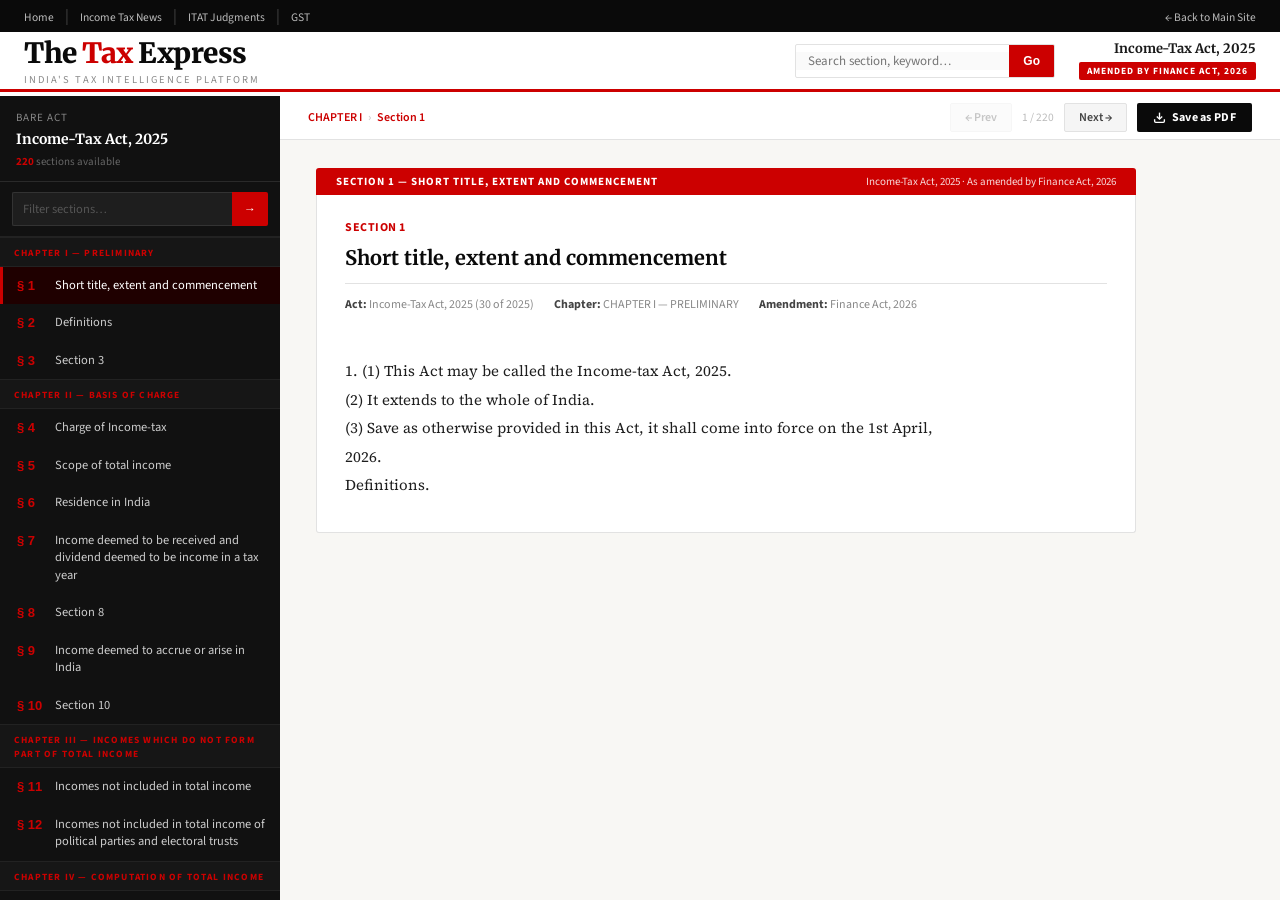
==== commit d7e033d4: "Redesign: original editorial layout for bare act viewer, Tax Express identity" ====
--- a/it-act-2025.html
+++ b/it-act-2025.html
@@ -5,612 +5,660 @@
   <meta name="viewport" content="width=device-width, initial-scale=1.0" />
   <title>Income-Tax Act, 2025 – The Tax Express</title>
   <link rel="preconnect" href="https://fonts.googleapis.com" />
-  <link href="https://fonts.googleapis.com/css2?family=Merriweather:wght@700;900&family=Source+Sans+3:wght@300;400;500;600;700&family=Source+Serif+4:opsz,wght@8..60,400;8..60,600&display=swap" rel="stylesheet" />
+  <link href="https://fonts.googleapis.com/css2?family=Merriweather:ital,wght@0,400;0,700;0,900;1,400&family=Source+Sans+3:wght@300;400;500;600;700&family=Source+Serif+4:ital,opsz,wght@0,8..60,400;0,8..60,600;1,8..60,400&display=swap" rel="stylesheet" />
   <style>
     *, *::before, *::after { box-sizing: border-box; margin: 0; padding: 0; }
+
     :root {
-      --red:     #cc0000;
-      --black:   #0a0a0a;
-      --dark:    #1c1c1c;
-      --mid:     #444;
-      --muted:   #777;
-      --light:   #f0f0ee;
-      --border:  #e0e0e0;
-      --white:   #fff;
-      --active-bg: #fff5f5;
-      --hdr: 56px;
-      --col1: 210px;
-      --col2: 310px;
-    }
-    html, body { height: 100%; font-family: 'Source Sans 3', sans-serif; background: #f5f5f3; color: var(--black); overflow: hidden; }
-
-    /* ══════════════════════════════════════════════
-       TOP HEADER
-    ══════════════════════════════════════════════ */
-    .site-header {
-      position: fixed; top: 0; left: 0; right: 0; z-index: 300;
-      height: var(--hdr);
+      --red:      #cc0000;
+      --black:    #0a0a0a;
+      --ink:      #1a1a1a;
+      --mid:      #444;
+      --muted:    #888;
+      --border:   #e2e2e2;
+      --bg:       #f8f7f4;
+      --white:    #ffffff;
+      --sidebar-bg: #111111;
+      --sidebar-w:  280px;
+      --masthead-h: 96px;
+    }
+
+    html, body {
+      height: 100%; overflow: hidden;
+      font-family: 'Source Sans 3', sans-serif;
+      background: var(--bg);
+      color: var(--ink);
+    }
+
+    /* ════════════════════════════════════════
+       MASTHEAD
+    ════════════════════════════════════════ */
+    .masthead {
+      position: fixed; top: 0; left: 0; right: 0; z-index: 200;
+      height: var(--masthead-h);
       background: var(--white);
-      border-bottom: 2px solid var(--red);
-      display: flex; align-items: center; padding: 0 20px;
-      gap: 20px;
-    }
-    .hdr-logo { display: flex; align-items: baseline; gap: 3px; text-decoration: none; white-space: nowrap; }
-    .hdr-logo-main { font-family: 'Merriweather', serif; font-size: 20px; font-weight: 900; color: var(--black); }
-    .hdr-logo-main span { color: var(--red); }
-    .hdr-divider { width: 1px; height: 24px; background: var(--border); flex-shrink: 0; }
-    .hdr-context { font-size: 12px; font-weight: 700; color: var(--muted); letter-spacing: .4px; text-transform: uppercase; white-space: nowrap; }
-    .hdr-search {
-      flex: 1; max-width: 480px; margin-left: auto;
-      display: flex; border: 1px solid var(--border); border-radius: 3px; overflow: hidden;
-    }
-    .hdr-search input { flex: 1; padding: 7px 12px; font-size: 13px; border: none; outline: none; font-family: 'Source Sans 3', sans-serif; }
-    .hdr-search button { padding: 7px 16px; background: var(--red); color: #fff; border: none; cursor: pointer; font-size: 12px; font-weight: 600; }
-    .hdr-back { font-size: 12px; color: var(--muted); text-decoration: none; white-space: nowrap; }
-    .hdr-back:hover { color: var(--red); }
-
-    /* ══════════════════════════════════════════════
-       THREE-COLUMN LAYOUT
-    ══════════════════════════════════════════════ */
-    .app-body {
-      display: flex; height: calc(100vh - var(--hdr));
-      margin-top: var(--hdr); overflow: hidden;
-    }
-
-    /* ── COLUMN 1: Category Nav ─────────────────── */
-    .cat-nav {
-      width: var(--col1); flex-shrink: 0;
-      background: var(--white); border-right: 1px solid var(--border);
-      display: flex; flex-direction: column; overflow-y: auto;
-    }
-    .cat-nav__hdr {
-      background: var(--black); color: #fff;
-      padding: 12px 16px; font-size: 13px; font-weight: 700;
+    }
+    .masthead__ribbon {
+      background: var(--black);
+      padding: 5px 24px;
       display: flex; align-items: center; justify-content: space-between;
-      cursor: pointer; user-select: none;
-    }
-    .cat-nav__hdr svg { width: 12px; height: 12px; fill: #aaa; }
-    .cat-nav__item {
-      display: flex; align-items: center; justify-content: space-between;
-      padding: 10px 16px; font-size: 13px; color: var(--mid);
-      cursor: pointer; border-left: 3px solid transparent;
-      transition: background .12s;
-    }
-    .cat-nav__item:hover { background: var(--light); }
-    .cat-nav__item.active { color: var(--red); border-left-color: var(--red); font-weight: 600; background: var(--active-bg); }
-    .cat-badge {
-      font-size: 9px; font-weight: 700; background: var(--red); color: #fff;
-      padding: 1px 5px; border-radius: 2px; letter-spacing: .5px;
-    }
-
-    /* ── COLUMN 2: Section List ─────────────────── */
-    .sec-list-panel {
-      width: var(--col2); flex-shrink: 0;
-      background: var(--white); border-right: 1px solid var(--border);
-      display: flex; flex-direction: column; overflow: hidden;
-    }
-    .slp-header {
-      padding: 12px 14px 10px;
-      border-bottom: 1px solid var(--border);
-      font-size: 13px; font-weight: 700; color: var(--dark);
-    }
-    .slp-search {
-      padding: 10px 12px; border-bottom: 1px solid var(--border);
-      display: flex; gap: 6px;
-    }
-    .slp-search input {
+    }
+    .masthead__ribbon a {
+      font-size: 11.5px; color: #bbb; text-decoration: none;
+      font-family: 'Source Sans 3', sans-serif;
+    }
+    .masthead__ribbon a:hover { color: #fff; }
+    .masthead__ribbon .sep { color: #444; margin: 0 8px; }
+    .masthead__main {
+      display: flex; align-items: center;
+      padding: 0 24px; height: 60px;
+      border-bottom: 3px solid var(--red);
+    }
+    .masthead__logo-wrap { flex: 1; }
+    .masthead__name {
+      font-family: 'Merriweather', serif;
+      font-size: 28px; font-weight: 900;
+      color: var(--black); letter-spacing: -0.5px;
+      text-decoration: none; display: inline-block;
+    }
+    .masthead__name em { color: var(--red); font-style: normal; }
+    .masthead__sub {
+      font-size: 10.5px; color: var(--muted);
+      letter-spacing: 2px; text-transform: uppercase; margin-top: 1px;
+    }
+    .masthead__act-label {
+      text-align: right;
+    }
+    .masthead__act-title {
+      font-family: 'Merriweather', serif;
+      font-size: 13px; font-weight: 700; color: var(--ink);
+      line-height: 1.3;
+    }
+    .masthead__act-badge {
+      display: inline-block; margin-top: 4px;
+      background: var(--red); color: #fff;
+      font-size: 9.5px; font-weight: 700; letter-spacing: 1px;
+      padding: 2px 8px; border-radius: 2px; text-transform: uppercase;
+    }
+    .masthead__search {
+      margin: 0 24px;
+      display: flex; align-items: center;
+      border: 1px solid var(--border); border-radius: 2px; overflow: hidden;
+      height: 34px; flex: 0 0 260px;
+    }
+    .masthead__search input {
+      flex: 1; padding: 0 12px; font-size: 13px; border: none; outline: none;
+      font-family: 'Source Sans 3', sans-serif; background: #fafafa;
+    }
+    .masthead__search button {
+      padding: 0 14px; height: 34px;
+      background: var(--red); color: #fff; border: none; cursor: pointer;
+      font-size: 12px; font-weight: 600;
+    }
+
+    /* ════════════════════════════════════════
+       LAYOUT
+    ════════════════════════════════════════ */
+    .layout {
+      display: flex;
+      margin-top: var(--masthead-h);
+      height: calc(100vh - var(--masthead-h));
+      overflow: hidden;
+    }
+
+    /* ════════════════════════════════════════
+       LEFT SIDEBAR (dark editorial style)
+    ════════════════════════════════════════ */
+    .sidebar {
+      width: var(--sidebar-w);
+      flex-shrink: 0;
+      background: var(--sidebar-bg);
+      display: flex; flex-direction: column;
+      overflow: hidden;
+    }
+
+    .sidebar__header {
+      padding: 14px 16px 12px;
+      border-bottom: 1px solid #2a2a2a;
+    }
+    .sidebar__act {
+      font-size: 11px; color: #888;
+      letter-spacing: 1px; text-transform: uppercase; margin-bottom: 5px;
+    }
+    .sidebar__act-name {
+      font-family: 'Merriweather', serif;
+      font-size: 14px; color: #fff; font-weight: 700; line-height: 1.35;
+    }
+    .sidebar__count {
+      font-size: 11px; color: #666; margin-top: 5px;
+    }
+    .sidebar__count span { color: var(--red); font-weight: 700; }
+
+    .sidebar__search {
+      padding: 10px 12px;
+      border-bottom: 1px solid #222;
+      display: flex; gap: 0;
+    }
+    .sidebar__search input {
       flex: 1; padding: 7px 10px; font-size: 12.5px;
-      border: 1px solid var(--border); border-radius: 3px; outline: none;
+      background: #1e1e1e; color: #ddd;
+      border: 1px solid #333; border-right: none;
+      border-radius: 2px 0 0 2px; outline: none;
       font-family: 'Source Sans 3', sans-serif;
     }
-    .slp-search input:focus { border-color: var(--red); }
-    .slp-search button {
-      padding: 7px 12px; background: var(--red); color: #fff;
-      border: none; border-radius: 3px; cursor: pointer; font-size: 12px;
-    }
-    .slp-filters { padding: 8px 12px; display: flex; flex-wrap: wrap; gap: 6px; border-bottom: 1px solid var(--border); }
-    .filter-chip {
-      display: inline-flex; align-items: center; gap: 5px;
-      background: var(--active-bg); border: 1px solid #f0c0c0;
-      color: var(--red); font-size: 11.5px; font-weight: 600;
-      padding: 3px 9px; border-radius: 20px; cursor: pointer;
-    }
-    .filter-chip span { font-size: 12px; }
-    .slp-meta {
-      padding: 7px 14px; border-bottom: 2px solid var(--red);
-      display: flex; align-items: center; justify-content: space-between;
-    }
-    .slp-count { font-size: 12.5px; font-weight: 700; color: var(--dark); }
-    .slp-icons { display: flex; gap: 8px; }
-    .slp-icon-btn {
-      background: none; border: none; cursor: pointer; color: var(--muted);
-      padding: 2px 4px; font-size: 14px; border-radius: 3px;
-    }
-    .slp-icon-btn:hover { background: var(--light); color: var(--dark); }
-    .slp-icon-btn.active { color: var(--red); }
-    .sec-list { flex: 1; overflow-y: auto; }
-    .sec-list::-webkit-scrollbar { width: 4px; }
-    .sec-list::-webkit-scrollbar-thumb { background: #ddd; }
-
-    .chapter-header {
-      padding: 7px 14px; background: #f7f7f5;
-      font-size: 10.5px; font-weight: 700; color: var(--muted);
-      letter-spacing: .6px; text-transform: uppercase;
-      border-top: 1px solid var(--border);
-      border-bottom: 1px solid var(--border);
+    .sidebar__search input::placeholder { color: #555; }
+    .sidebar__search input:focus { border-color: var(--red); }
+    .sidebar__search button {
+      padding: 7px 12px;
+      background: var(--red); color: #fff; border: none;
+      border-radius: 0 2px 2px 0; cursor: pointer; font-size: 12px;
+    }
+
+    .sidebar__list { flex: 1; overflow-y: auto; }
+    .sidebar__list::-webkit-scrollbar { width: 3px; }
+    .sidebar__list::-webkit-scrollbar-thumb { background: #333; }
+
+    .ch-label {
+      padding: 8px 14px 6px;
+      font-size: 9.5px; letter-spacing: 1.2px; text-transform: uppercase;
+      color: var(--red); font-weight: 700;
+      background: #161616;
+      border-top: 1px solid #222;
+      border-bottom: 1px solid #222;
       position: sticky; top: 0; z-index: 5;
     }
 
-    .sec-row {
-      padding: 10px 14px 10px 12px;
-      border-bottom: 1px solid #f0f0f0;
-      cursor: pointer;
-      border-left: 3px solid transparent;
-      display: flex; align-items: flex-start; gap: 8px;
-      transition: background .1s;
-    }
-    .sec-row:hover { background: #fafafa; }
-    .sec-row.active {
-      background: var(--active-bg);
-      border-left-color: var(--red);
-    }
-    .sec-row__num {
-      font-size: 12px; font-weight: 700; color: var(--red);
-      white-space: nowrap; min-width: 68px; padding-top: 1px;
-    }
-    .sec-row.active .sec-row__num { color: var(--red); }
-    .sec-row__body { flex: 1; min-width: 0; }
-    .sec-row__title { font-size: 13px; font-weight: 600; color: var(--dark); line-height: 1.35; }
-    .sec-row__sub { font-size: 11.5px; color: var(--muted); margin-top: 2px; line-height: 1.4; }
-    .sec-row__tick { color: #22aa55; font-size: 14px; margin-top: 1px; }
-    .no-results-msg { padding: 24px 14px; font-size: 13px; color: var(--muted); text-align: center; }
-
-    /* ── COLUMN 3: Content ──────────────────────── */
-    .content-col {
-      flex: 1; display: flex; flex-direction: column; overflow: hidden;
-      background: #f5f5f3;
-    }
-
-    /* Toolbar */
-    .content-toolbar {
+    .sec-btn {
+      display: flex; align-items: flex-start; gap: 10px;
+      width: 100%; background: none; border: none; cursor: pointer;
+      padding: 10px 14px; border-left: 3px solid transparent;
+      transition: background .12s, border-color .12s;
+      text-align: left;
+    }
+    .sec-btn:hover { background: #1c1c1c; }
+    .sec-btn.active { background: #1f0000; border-left-color: var(--red); }
+
+    .sec-btn__num {
+      font-size: 13px; font-weight: 700; color: var(--red);
+      min-width: 28px; padding-top: 1px; flex-shrink: 0;
+    }
+    .sec-btn__text { flex: 1; min-width: 0; }
+    .sec-btn__label {
+      font-size: 12.5px; color: #ccc; line-height: 1.4;
+      font-family: 'Source Sans 3', sans-serif;
+    }
+    .sec-btn.active .sec-btn__label { color: #fff; }
+    .no-res { padding: 20px 16px; font-size: 13px; color: #555; text-align: center; }
+
+    /* ════════════════════════════════════════
+       RIGHT CONTENT AREA
+    ════════════════════════════════════════ */
+    .content-area {
+      flex: 1; display: flex; flex-direction: column;
+      overflow: hidden;
+    }
+
+    /* Action bar — thin strip above content */
+    .action-bar {
       background: var(--white);
       border-bottom: 1px solid var(--border);
-      padding: 0 20px;
-      display: flex; align-items: center; gap: 10px; min-height: 46px;
-      flex-wrap: wrap;
-    }
-    .toolbar-sec-input {
-      font-size: 13px; font-weight: 600; color: var(--dark);
-      border: 1px solid var(--border); border-radius: 3px;
-      padding: 5px 10px; outline: none; min-width: 120px;
-      font-family: 'Source Sans 3', sans-serif;
-    }
-    .toolbar-sec-input:focus { border-color: var(--red); }
-    .tb-btn {
-      padding: 5px 14px; border-radius: 3px; cursor: pointer;
-      font-size: 12.5px; font-weight: 600;
-      font-family: 'Source Sans 3', sans-serif;
+      padding: 0 28px;
+      height: 44px;
+      display: none; /* shown when a section is selected */
+      align-items: center; gap: 10px;
+    }
+    .action-bar.visible { display: flex; }
+    .ab-crumb {
+      font-size: 12px; color: var(--muted);
+      display: flex; align-items: center; gap: 6px;
+    }
+    .ab-crumb span { color: var(--red); font-weight: 600; }
+    .ab-crumb .sep { color: #ccc; }
+    .ab-spacer { flex: 1; }
+    .ab-nav {
+      display: flex; align-items: center; gap: 6px;
+    }
+    .ab-nav-btn {
+      padding: 5px 14px; background: #f5f5f5;
+      border: 1px solid var(--border); border-radius: 2px;
+      font-size: 12px; font-weight: 600; color: var(--mid);
+      cursor: pointer; font-family: 'Source Sans 3', sans-serif;
       transition: all .12s;
     }
-    .tb-btn-outline {
-      background: none; color: var(--dark); border: 1px solid var(--border);
-    }
-    .tb-btn-outline:hover { border-color: var(--red); color: var(--red); }
-    .tb-follow {
-      background: none; color: var(--red); border: 1px solid var(--red);
-    }
-    .tb-follow:hover { background: var(--red); color: #fff; }
-    .tb-spacer { flex: 1; }
-    .tb-icons { display: flex; gap: 4px; }
-    .tb-icon {
-      background: none; border: none; cursor: pointer; color: var(--muted);
-      width: 30px; height: 30px; border-radius: 3px; font-size: 14px;
-      display: flex; align-items: center; justify-content: center;
-      transition: background .1s;
-    }
-    .tb-icon:hover { background: var(--light); color: var(--dark); }
-    .tb-download {
+    .ab-nav-btn:hover { background: var(--red); color: #fff; border-color: var(--red); }
+    .ab-nav-btn:disabled { opacity: .3; pointer-events: none; }
+    .ab-pos { font-size: 11.5px; color: #bbb; padding: 0 4px; }
+
+    .dl-btn {
       display: flex; align-items: center; gap: 6px;
-      padding: 6px 16px; background: var(--red); color: #fff;
-      border: none; border-radius: 3px; cursor: pointer;
-      font-size: 12.5px; font-weight: 700; letter-spacing: .2px;
+      padding: 6px 16px;
+      background: var(--black); color: #fff;
+      border: none; border-radius: 2px; cursor: pointer;
+      font-size: 12px; font-weight: 700; letter-spacing: .3px;
       font-family: 'Source Sans 3', sans-serif;
       transition: background .12s;
     }
-    .tb-download:hover { background: #a80000; }
-
-    /* Content area */
+    .dl-btn:hover { background: var(--red); }
+    .dl-btn svg { width: 13px; height: 13px; fill: none; stroke: currentColor; stroke-width: 2.5; }
+
+    /* Content scroll */
     .content-scroll {
-      flex: 1; overflow-y: auto; padding: 24px 28px 60px;
-    }
-    .content-scroll::-webkit-scrollbar { width: 6px; }
-    .content-scroll::-webkit-scrollbar-thumb { background: #ccc; }
+      flex: 1; overflow-y: auto; padding: 28px 36px 80px;
+    }
+    .content-scroll::-webkit-scrollbar { width: 5px; }
+    .content-scroll::-webkit-scrollbar-thumb { background: #ddd; }
 
     /* Welcome */
-    .welcome-screen {
+    .welcome {
       display: flex; flex-direction: column; align-items: center;
-      justify-content: center; min-height: 70vh; text-align: center;
-    }
-    .welcome-screen .wi { font-size: 52px; margin-bottom: 16px; opacity: .4; }
-    .welcome-screen h2 { font-family: 'Merriweather', serif; font-size: 20px; color: var(--dark); margin-bottom: 8px; }
-    .welcome-screen p { font-size: 14px; color: var(--muted); max-width: 340px; line-height: 1.6; }
-
-    /* Section card */
-    .section-card {
-      background: var(--white); border-radius: 4px;
-      border: 1px solid var(--border); overflow: hidden;
-      max-width: 900px;
-    }
-    .section-card__top {
-      background: #fafafa; border-bottom: 2px solid var(--red);
-      padding: 16px 24px 14px;
-    }
-    .sct-act-name {
-      font-size: 11px; color: var(--muted); font-weight: 600;
-      letter-spacing: .5px; text-transform: uppercase; margin-bottom: 6px;
-    }
-    .sct-title {
+      justify-content: center; min-height: 65vh; text-align: center;
+    }
+    .welcome__icon { font-size: 48px; margin-bottom: 18px; opacity: .3; }
+    .welcome__title {
+      font-family: 'Merriweather', serif; font-size: 21px;
+      color: var(--ink); margin-bottom: 10px;
+    }
+    .welcome__line { width: 40px; height: 3px; background: var(--red); margin: 0 auto 12px; }
+    .welcome__text { font-size: 14px; color: var(--muted); max-width: 360px; line-height: 1.7; }
+    .welcome__hint {
+      margin-top: 24px; font-size: 12px; color: #bbb;
+      border-top: 1px solid var(--border); padding-top: 14px;
+      display: flex; gap: 16px; justify-content: center;
+    }
+
+    /* Section view */
+    .sec-view { display: none; max-width: 820px; }
+    .sec-view.on { display: block; }
+
+    /* Top strap (red) */
+    .sec-strap {
+      background: var(--red); color: #fff;
+      padding: 6px 20px; margin-bottom: 0;
+      display: flex; align-items: center; justify-content: space-between;
+      border-radius: 3px 3px 0 0;
+    }
+    .sec-strap__left {
+      font-size: 11px; font-weight: 700; letter-spacing: 1px; text-transform: uppercase;
+    }
+    .sec-strap__right { font-size: 11px; opacity: .85; }
+
+    /* Section header */
+    .sec-header {
+      background: var(--white);
+      padding: 24px 28px 20px;
+      border-left: 1px solid var(--border);
+      border-right: 1px solid var(--border);
+    }
+    .sec-header__num {
+      font-size: 12px; font-weight: 700; color: var(--red);
+      letter-spacing: .5px; text-transform: uppercase; margin-bottom: 8px;
+    }
+    .sec-header__title {
       font-family: 'Merriweather', serif;
-      font-size: 18px; font-weight: 700; color: var(--dark); line-height: 1.35;
-    }
-    .sct-sub-title {
-      font-size: 13px; color: var(--muted); margin-top: 6px;
-      font-style: italic;
-    }
-    .sct-meta-row {
-      display: flex; gap: 16px; margin-top: 10px; flex-wrap: wrap;
-    }
-    .sct-meta-pill {
-      display: inline-flex; align-items: center; gap: 5px;
-      background: var(--active-bg); border: 1px solid #f0c0c0;
-      color: var(--red); font-size: 11px; font-weight: 600;
-      padding: 3px 10px; border-radius: 20px;
-    }
-    .section-card__body {
-      padding: 24px 24px 32px;
+      font-size: 20px; font-weight: 700; color: var(--black);
+      line-height: 1.35; margin-bottom: 10px;
+    }
+    .sec-header__rule { height: 1px; background: var(--border); margin: 12px 0; }
+    .sec-header__meta {
+      display: flex; flex-wrap: wrap; gap: 20px;
+      font-size: 12px; color: var(--muted);
+    }
+    .sec-header__meta strong { color: var(--mid); }
+
+    /* Body */
+    .sec-body {
+      background: var(--white);
+      padding: 24px 28px 32px;
+      border: 1px solid var(--border); border-top: none;
+      border-radius: 0 0 3px 3px;
+    }
+    .sec-body__text {
       font-family: 'Source Serif 4', Georgia, serif;
-      font-size: 14.5px; line-height: 1.9; color: #1a1a1a;
-    }
-    .section-card__body .sec-text { white-space: pre-wrap; }
-
-    /* Prev/Next */
-    .content-nav {
-      display: flex; justify-content: space-between; align-items: center;
-      margin-top: 20px; max-width: 900px;
-    }
-    .cn-btn {
-      display: flex; align-items: center; gap: 6px;
-      padding: 9px 18px; background: var(--white);
-      border: 1px solid var(--border); border-radius: 3px;
-      font-size: 12.5px; font-weight: 600; color: var(--mid);
-      cursor: pointer; font-family: 'Source Sans 3', sans-serif;
-      transition: all .12s;
-    }
-    .cn-btn:hover { background: var(--red); color: #fff; border-color: var(--red); }
-    .cn-btn:disabled { opacity: .3; pointer-events: none; }
-    .cn-pos { font-size: 12px; color: var(--muted); }
-
-    /* ══════════════════════════════════════════════
-       PRINT / PDF DOWNLOAD STYLES
-    ══════════════════════════════════════════════ */
+      font-size: 15px; line-height: 1.9; color: #1e1e1e;
+      white-space: pre-wrap;
+    }
+
+    /* ════════════════════════════════════════
+       PRINT / DOWNLOAD  — The Tax Express branded
+    ════════════════════════════════════════ */
     @media print {
-      * { -webkit-print-color-adjust: exact !important; print-color-adjust: exact !important; }
+      *, *::before, *::after { -webkit-print-color-adjust: exact !important; print-color-adjust: exact !important; }
       body { overflow: visible !important; background: #fff !important; }
-      .site-header, .cat-nav, .sec-list-panel, .content-toolbar, .content-nav { display: none !important; }
-      .app-body { height: auto !important; overflow: visible !important; display: block !important; }
-      .content-col { height: auto !important; overflow: visible !important; display: block !important; }
+      .masthead, .sidebar, .action-bar, .welcome { display: none !important; }
+      .layout { display: block !important; height: auto !important; overflow: visible !important; margin-top: 0 !important; }
+      .content-area { display: block !important; height: auto !important; }
       .content-scroll { overflow: visible !important; padding: 0 !important; }
-      .section-card { border: none !important; max-width: 100% !important; }
-      .welcome-screen { display: none !important; }
-
-      /* Branded print header — The Tax Express style (mirrors Taxmann PDF format) */
+      .sec-view.on { display: block !important; max-width: 100% !important; }
       .print-header { display: block !important; }
-      .section-card__top { background: #fff !important; }
-    }
-
-    .print-header {
-      display: none;
-      margin-bottom: 20px;
-      padding-bottom: 10px;
-      border-bottom: 2px solid var(--red);
-    }
-    .print-header__logo {
+    }
+    .print-header { display: none; margin-bottom: 24px; }
+    .ph-site { font-size: 11px; color: #888; font-family: 'Source Sans 3', sans-serif; }
+    .ph-brand { font-family: 'Merriweather', serif; font-size: 22px; font-weight: 900; margin: 4px 0; }
+    .ph-brand em { color: var(--red); font-style: normal; }
+    .ph-rule { border: none; border-top: 2px solid var(--red); margin: 8px 0 20px; }
+    .ph-doc-title {
+      text-align: center; font-family: 'Merriweather', serif;
+      font-size: 15px; font-weight: 700; margin-bottom: 4px;
+    }
+    .ph-act-line { text-align: center; font-size: 12px; color: #666; margin-bottom: 20px; }
+
+    /* Mobile */
+    @media (max-width: 700px) {
+      :root { --masthead-h: 104px; }
+      .masthead__search { display: none; }
+      .sidebar {
+        position: fixed; left: -100%; top: var(--masthead-h);
+        height: calc(100vh - var(--masthead-h));
+        z-index: 150; transition: left .25s;
+        box-shadow: 4px 0 20px rgba(0,0,0,.4);
+      }
+      .sidebar.open { left: 0; }
+      .mob-btn { display: flex !important; }
+      .content-scroll { padding: 16px 16px 60px; }
+    }
+    .mob-btn {
+      display: none; align-items: center; gap: 7px;
+      background: var(--black); color: #fff; border: none;
+      padding: 9px 16px; font-size: 13px; font-weight: 600; cursor: pointer;
       font-family: 'Source Sans 3', sans-serif;
-      font-size: 12px; color: #555; margin-bottom: 2px;
-    }
-    .print-header__brand {
-      font-family: 'Merriweather', serif;
-      font-size: 18px; font-weight: 900; color: var(--red);
-    }
-    .print-header__brand span { color: var(--black); }
-
-    /* ══════════════════════════════════════════════
-       RESPONSIVE
-    ══════════════════════════════════════════════ */
-    @media (max-width: 900px) {
-      :root { --col1: 0px; --col2: 260px; }
-      .cat-nav { display: none; }
-    }
-    @media (max-width: 600px) {
-      .sec-list-panel { width: 100%; position: fixed; left: -100%; top: var(--hdr); height: calc(100vh - var(--hdr)); transition: left .25s; z-index: 200; }
-      .sec-list-panel.mob-open { left: 0; box-shadow: 4px 0 20px rgba(0,0,0,.15); }
-      .mob-menu-btn { display: flex !important; }
-    }
-    .mob-menu-btn {
-      display: none; align-items: center; gap: 6px;
-      background: var(--black); color: #fff; border: none;
-      padding: 7px 14px; font-size: 12.5px; font-weight: 600; cursor: pointer;
-      font-family: 'Source Sans 3', sans-serif;
+      border-bottom: 1px solid #333;
     }
   </style>
 </head>
 <body>
 
-  <!-- ══ HEADER ══════════════════════════════════════════════════════ -->
-  <header class="site-header">
-    <a href="it-act-2025.html" class="hdr-logo">
-      <span class="hdr-logo-main">The <span>Tax</span> Express</span>
-    </a>
-    <div class="hdr-divider"></div>
-    <span class="hdr-context">Bare Acts</span>
-    <div class="hdr-search">
-      <input type="text" id="global-q" placeholder="Search sections, keywords…" onkeydown="if(event.key==='Enter')doGlobalSearch()" />
-      <button onclick="doGlobalSearch()">Search</button>
+  <!-- ══ MASTHEAD ══════════════════════════════════════════════════ -->
+  <header class="masthead">
+    <div class="masthead__ribbon">
+      <div>
+        <a href="index.html">Home</a>
+        <span class="sep">|</span>
+        <a href="index.html#it-news">Income Tax News</a>
+        <span class="sep">|</span>
+        <a href="index.html#itat">ITAT Judgments</a>
+        <span class="sep">|</span>
+        <a href="index.html#gst">GST</a>
+      </div>
+      <div>
+        <a href="index.html">← Back to Main Site</a>
+      </div>
     </div>
-    <a href="index.html" class="hdr-back">← Main Site</a>
+    <div class="masthead__main">
+      <div class="masthead__logo-wrap">
+        <a href="index.html" class="masthead__name">The <em>Tax</em> Express</a>
+        <div class="masthead__sub">India's Tax Intelligence Platform</div>
+      </div>
+      <div class="masthead__search">
+        <input type="text" id="gs-input" placeholder="Search section, keyword…" onkeydown="if(event.key==='Enter')doGS()" />
+        <button onclick="doGS()">Go</button>
+      </div>
+      <div class="masthead__act-label">
+        <div class="masthead__act-title">Income-Tax Act, 2025</div>
+        <span class="masthead__act-badge">Amended by Finance Act, 2026</span>
+      </div>
+    </div>
   </header>
 
-  <!-- ══ APP BODY ══════════════════════════════════════════════════════ -->
-  <div class="app-body">
-
-    <!-- ── COL 1: Category Nav ──────────────────────────────────────── -->
-    <nav class="cat-nav">
-      <div class="cat-nav__hdr">
-        Income Tax
-        <svg viewBox="0 0 10 6"><path d="M0 0l5 6 5-6z"/></svg>
-      </div>
-      <div class="cat-nav__item">Updates</div>
-      <div class="cat-nav__item">All About Income Tax Act</div>
-      <div class="cat-nav__item" style="justify-content:flex-start;gap:8px;">Comparative <span class="cat-badge">NEW</span></div>
-      <div class="cat-nav__item" style="justify-content:flex-start;gap:8px;">Comparative Rules <span class="cat-badge">NEW</span></div>
-      <div class="cat-nav__item">Case Laws</div>
-      <div class="cat-nav__item active">Acts</div>
-      <div class="cat-nav__item">Rules</div>
-      <div class="cat-nav__item">Forms</div>
-      <div class="cat-nav__item">Circulars</div>
-    </nav>
-
-    <!-- ── COL 2: Section List ──────────────────────────────────────── -->
-    <div class="sec-list-panel" id="js-slp">
-      <div class="slp-header">Income Tax — Acts</div>
-      <div class="slp-search">
-        <input type="text" id="slp-q" placeholder="Search Text" oninput="filterList(this.value)" />
-        <button onclick="filterList(document.getElementById('slp-q').value)">
-          <svg width="13" height="13" viewBox="0 0 24 24" fill="none" stroke="currentColor" stroke-width="2.5"><circle cx="11" cy="11" r="8"/><line x1="21" y1="21" x2="16.65" y2="16.65"/></svg>
+  <!-- ══ LAYOUT ════════════════════════════════════════════════════ -->
+  <div class="layout">
+
+    <!-- ── LEFT SIDEBAR ─────────────────────────────────────────── -->
+    <aside class="sidebar" id="js-sidebar">
+      <div class="sidebar__header">
+        <div class="sidebar__act">Bare Act</div>
+        <div class="sidebar__act-name">Income-Tax Act, 2025</div>
+        <div class="sidebar__count"><span id="js-count">—</span> sections available</div>
+      </div>
+      <div class="sidebar__search">
+        <input type="text" id="sb-q" placeholder="Filter sections…" oninput="filterList(this.value)" />
+        <button onclick="filterList(document.getElementById('sb-q').value)">→</button>
+      </div>
+      <div class="sidebar__list" id="js-list">
+        <div class="no-res">Loading…</div>
+      </div>
+    </aside>
+
+    <!-- ── CONTENT ───────────────────────────────────────────────── -->
+    <div class="content-area">
+
+      <button class="mob-btn" onclick="document.getElementById('js-sidebar').classList.toggle('open')">
+        ☰ &nbsp;Browse Sections
+      </button>
+
+      <!-- Action bar -->
+      <div class="action-bar" id="js-abar">
+        <div class="ab-crumb">
+          <span id="ab-chapter">—</span>
+          <span class="sep">›</span>
+          <span id="ab-sec">—</span>
+        </div>
+        <div class="ab-spacer"></div>
+        <div class="ab-nav">
+          <button class="ab-nav-btn" id="btn-prev" onclick="navigate(-1)">← Prev</button>
+          <span class="ab-pos" id="js-pos"></span>
+          <button class="ab-nav-btn" id="btn-next" onclick="navigate(1)">Next →</button>
+        </div>
+        <button class="dl-btn" onclick="downloadPDF()">
+          <svg viewBox="0 0 24 24"><path d="M21 15v4a2 2 0 0 1-2 2H5a2 2 0 0 1-2-2v-4"/><polyline points="7 10 12 15 17 10"/><line x1="12" y1="15" x2="12" y2="3"/></svg>
+          Save as PDF
         </button>
       </div>
-      <div class="slp-filters">
-        <span class="filter-chip">Income-Tax Act, 2025 <span>×</span></span>
-        <span class="filter-chip">2026 <span>×</span></span>
-      </div>
-      <div class="slp-meta">
-        <span class="slp-count" id="js-count">Loading…</span>
-        <div class="slp-icons">
-          <button class="slp-icon-btn active" title="List view">☰</button>
-          <button class="slp-icon-btn" title="Print" onclick="window.print()">⎙</button>
+
+      <!-- Scroll -->
+      <div class="content-scroll" id="js-scroll">
+
+        <!-- Welcome -->
+        <div class="welcome" id="js-welcome">
+          <div class="welcome__icon">§</div>
+          <h2 class="welcome__title">Income-Tax Act, 2025</h2>
+          <div class="welcome__line"></div>
+          <p class="welcome__text">Choose any section from the left panel to read its full text — sub-sections, provisos, explanations and Finance Act 2026 amendments included.</p>
+          <div class="welcome__hint">
+            <span>220+ Sections</span>
+            <span>·</span>
+            <span>13 Chapters</span>
+            <span>·</span>
+            <span>As amended by FA 2026</span>
+          </div>
         </div>
-      </div>
-      <div class="sec-list" id="js-sec-list">
-        <div class="no-results-msg">Loading sections…</div>
-      </div>
-    </div>
-
-    <!-- ── COL 3: Content ────────────────────────────────────────────── -->
-    <div class="content-col">
-
-      <!-- Toolbar -->
-      <div class="content-toolbar" id="js-toolbar" style="display:none;">
-        <input class="toolbar-sec-input" id="tb-sec-num" value="" readonly />
-        <button class="tb-btn tb-btn-outline" id="tb-corr">Corresponding Section</button>
-        <div class="tb-spacer"></div>
-        <div class="tb-icons">
-          <button class="tb-icon" title="Bookmark">☆</button>
-          <button class="tb-icon" title="Highlight">✏️</button>
-          <button class="tb-icon" title="Share link">🔗</button>
-        </div>
-        <button class="tb-download" onclick="downloadPDF()">
-          ↓ Download PDF
-        </button>
-      </div>
-
-      <button class="mob-menu-btn" onclick="document.getElementById('js-slp').classList.toggle('mob-open')">
-        ☰ Sections
-      </button>
-
-      <!-- Scroll area -->
-      <div class="content-scroll" id="js-content-scroll">
-
-        <!-- Welcome -->
-        <div class="welcome-screen" id="js-welcome">
-          <div class="wi">⚖️</div>
-          <h2>Income-Tax Act, 2025</h2>
-          <p>Select any section from the list on the left to read its text, sub-sections, provisos and explanations — as amended by Finance Act, 2026.</p>
-        </div>
-
-        <!-- Section display -->
-        <div id="js-sec-display" style="display:none;">
-
-          <!-- Print header (visible only when printing) -->
-          <div class="print-header" id="js-print-header">
-            <div class="print-header__logo">thetaxexpress.pages.dev</div>
-            <div class="print-header__brand"><span>The</span> Tax Express — <span>Bare Acts</span></div>
+
+        <!-- Section view -->
+        <div class="sec-view" id="js-secview">
+
+          <!-- Print header (hidden on screen, shows on print) -->
+          <div class="print-header" id="js-ph">
+            <div class="ph-site">thetaxexpress.pages.dev &nbsp;·&nbsp; Bare Acts</div>
+            <div class="ph-brand">The <em>Tax</em> Express</div>
+            <hr class="ph-rule" />
+            <div class="ph-doc-title" id="ph-title"></div>
+            <div class="ph-act-line">Income-Tax Act, 2025 &nbsp;[As amended by Finance Act, 2026]</div>
           </div>
 
-          <div class="section-card" id="js-section-card">
-            <div class="section-card__top">
-              <div class="sct-act-name">Income-Tax Act, 2025 — As Amended by Finance Act, 2026</div>
-              <div class="sct-title" id="js-sct-title"></div>
-              <div class="sct-sub-title" id="js-sct-subtitle"></div>
-              <div class="sct-meta-row">
-                <span class="sct-meta-pill" id="js-sct-chapter"></span>
-                <span class="sct-meta-pill">Income-Tax Act, 2025</span>
-              </div>
-            </div>
-            <div class="section-card__body">
-              <div class="sec-text" id="js-sec-body"></div>
+          <!-- Red strap -->
+          <div class="sec-strap">
+            <span class="sec-strap__left" id="js-strap-left">Section</span>
+            <span class="sec-strap__right">Income-Tax Act, 2025 · As amended by Finance Act, 2026</span>
+          </div>
+
+          <!-- Header card -->
+          <div class="sec-header">
+            <div class="sec-header__num" id="js-hnum"></div>
+            <div class="sec-header__title" id="js-htitle"></div>
+            <div class="sec-header__rule"></div>
+            <div class="sec-header__meta">
+              <div><strong>Act:</strong> Income-Tax Act, 2025 (30 of 2025)</div>
+              <div id="js-hmeta-ch"></div>
+              <div><strong>Amendment:</strong> Finance Act, 2026</div>
             </div>
           </div>
 
-          <div class="content-nav">
-            <button class="cn-btn" id="btn-prev" onclick="navigate(-1)">← Previous</button>
-            <span class="cn-pos" id="js-nav-pos"></span>
-            <button class="cn-btn" id="btn-next" onclick="navigate(1)">Next →</button>
+          <!-- Body -->
+          <div class="sec-body">
+            <div class="sec-body__text" id="js-sectext"></div>
           </div>
 
-        </div>
-      </div>
-    </div>
-
-  </div>
-
-  <!-- ══ SCRIPT ══════════════════════════════════════════════════════ -->
+        </div><!-- /sec-view -->
+      </div><!-- /scroll -->
+    </div><!-- /content-area -->
+  </div><!-- /layout -->
+
+  <!-- ══ SCRIPT ════════════════════════════════════════════════════ -->
   <script>
-    let ALL = [], FILTERED = [], CURRENT = -1;
+    let ALL = [], FILTERED = [], CUR = -1;
 
     fetch('ita2025.json?v=' + Date.now())
       .then(r => r.json())
-      .then(data => {
-        ALL = data.sections;
+      .then(d => {
+        ALL = d.sections;
         FILTERED = ALL;
-        document.getElementById('js-count').textContent = ALL.length + ' Records';
+        document.getElementById('js-count').textContent = ALL.length;
         buildList(ALL);
-        // Auto-select first section
-        if (ALL.length) showSection(0);
+        if (ALL.length) showSec(0);
       })
       .catch(() => {
-        document.getElementById('js-sec-list').innerHTML = '<div class="no-results-msg">Could not load sections.</div>';
+        document.getElementById('js-list').innerHTML = '<div class="no-res">Could not load sections.</div>';
       });
 
     function buildList(secs) {
-      const el = document.getElementById('js-sec-list');
-      if (!secs.length) { el.innerHTML = '<div class="no-results-msg">No sections found.</div>'; return; }
-
-      let html = '', lastChapter = '';
+      const el = document.getElementById('js-list');
+      if (!secs.length) { el.innerHTML = '<div class="no-res">No sections match.</div>'; return; }
+
+      let html = '', lastCh = '';
       secs.forEach((s, i) => {
-        if (s.chapter !== lastChapter) {
-          html += `<div class="chapter-header">${s.chapter} &mdash; ${s.chapter_title}</div>`;
-          lastChapter = s.chapter;
+        if (s.chapter !== lastCh) {
+          html += `<div class="ch-label">${s.chapter} &mdash; ${s.chapter_title}</div>`;
+          lastCh = s.chapter;
         }
-        const hasTitle = s.title && s.title !== `Section ${s.num}`;
-        html += `<div class="sec-row" id="row-${s.num}" onclick="showSection(${i})">
-          <div class="sec-row__num">Section - ${s.num}</div>
-          <div class="sec-row__body">
-            <div class="sec-row__title">${hasTitle ? s.title : '—'}</div>
-            ${hasTitle ? '' : ''}
-          </div>
-        </div>`;
+        const label = (s.title && s.title !== `Section ${s.num}`) ? s.title : 'Section ' + s.num;
+        html += `<button class="sec-btn" id="sb${s.num}" onclick="showSec(${i})">
+          <span class="sec-btn__num">§ ${s.num}</span>
+          <span class="sec-btn__text">
+            <span class="sec-btn__label">${label}</span>
+          </span>
+        </button>`;
       });
       el.innerHTML = html;
     }
 
-    function showSection(idx) {
+    function showSec(idx) {
       if (idx < 0 || idx >= FILTERED.length) return;
-      CURRENT = idx;
+      CUR = idx;
       const s = FILTERED[idx];
-
-      // Show toolbar + content
-      document.getElementById('js-toolbar').style.display = '';
+      const hasTitle = s.title && s.title !== `Section ${s.num}`;
+
+      // Show elements
       document.getElementById('js-welcome').style.display = 'none';
-      document.getElementById('js-sec-display').style.display = '';
-
-      // Toolbar
-      document.getElementById('tb-sec-num').value = `Section - ${s.num}`;
-      document.getElementById('tb-corr').textContent = 'Corresponding Section';
-
-      // Card
-      const hasTitle = s.title && s.title !== `Section ${s.num}`;
-      document.getElementById('js-sct-title').textContent = `Section - ${s.num}, Income-Tax Act, 2025 - 2026`;
-      document.getElementById('js-sct-subtitle').textContent = hasTitle ? s.title : '';
-      document.getElementById('js-sct-chapter').textContent = `${s.chapter} — ${s.chapter_title}`;
-      document.getElementById('js-sec-body').textContent = s.content;
-
-      // Nav
+      document.getElementById('js-abar').classList.add('visible');
+      document.getElementById('js-secview').classList.add('on');
+
+      // Action bar
+      document.getElementById('ab-chapter').textContent = s.chapter;
+      document.getElementById('ab-sec').textContent = 'Section ' + s.num;
+      document.getElementById('js-pos').textContent = (idx + 1) + ' / ' + FILTERED.length;
       document.getElementById('btn-prev').disabled = idx === 0;
       document.getElementById('btn-next').disabled = idx === FILTERED.length - 1;
-      document.getElementById('js-nav-pos').textContent = `${idx + 1} of ${FILTERED.length}`;
-
-      // Sidebar active
-      document.querySelectorAll('.sec-row').forEach(r => r.classList.remove('active'));
-      const row = document.getElementById('row-' + s.num);
-      if (row) {
-        row.classList.add('active');
-        row.scrollIntoView({ block: 'nearest', behavior: 'smooth' });
+
+      // Header
+      document.getElementById('js-strap-left').textContent = 'Section ' + s.num + (hasTitle ? ' — ' + s.title : '');
+      document.getElementById('js-hnum').textContent = 'Section ' + s.num;
+      document.getElementById('js-htitle').textContent = hasTitle ? s.title : 'Income-Tax Act, 2025';
+      document.getElementById('js-hmeta-ch').innerHTML = `<strong>Chapter:</strong> ${s.chapter} &mdash; ${s.chapter_title}`;
+
+      // Print header
+      document.getElementById('ph-title').textContent = 'Section - ' + s.num + ', Income-Tax Act, 2025 - 2026';
+
+      // Body
+      document.getElementById('js-sectext').textContent = s.content;
+
+      // Sidebar
+      document.querySelectorAll('.sec-btn').forEach(b => b.classList.remove('active'));
+      const btn = document.getElementById('sb' + s.num);
+      if (btn) {
+        btn.classList.add('active');
+        btn.scrollIntoView({ block: 'nearest', behavior: 'smooth' });
       }
 
-      // Scroll content to top
-      document.getElementById('js-content-scroll').scrollTo({ top: 0, behavior: 'smooth' });
-      document.getElementById('js-slp').classList.remove('mob-open');
-    }
-
-    function navigate(dir) { showSection(CURRENT + dir); }
+      document.getElementById('js-scroll').scrollTo({ top: 0, behavior: 'smooth' });
+      document.getElementById('js-sidebar').classList.remove('open');
+    }
+
+    function navigate(d) { showSec(CUR + d); }
 
     function filterList(q) {
       q = q.trim().toLowerCase();
-      FILTERED = q
-        ? ALL.filter(s => s.num.toLowerCase().includes(q) || s.title.toLowerCase().includes(q) || s.content.toLowerCase().includes(q))
-        : ALL;
-      document.getElementById('js-count').textContent = FILTERED.length + ' Records';
+      FILTERED = q ? ALL.filter(s =>
+        ('section ' + s.num).includes(q) ||
+        s.title.toLowerCase().includes(q) ||
+        s.content.toLowerCase().includes(q)
+      ) : ALL;
+      document.getElementById('js-count').textContent = FILTERED.length;
       buildList(FILTERED);
-      if (FILTERED.length > 0) showSection(0);
-    }
-
-    function doGlobalSearch() {
-      const q = document.getElementById('global-q').value.trim();
+      if (FILTERED.length) showSec(0);
+    }
+
+    function doGS() {
+      const q = document.getElementById('gs-input').value.trim();
       if (!q) return;
-      document.getElementById('slp-q').value = q;
+      document.getElementById('sb-q').value = q;
       filterList(q);
     }
 
-    /* ── PDF Download ────────────────────────────────────────────── */
+    /* ── PDF Download — The Tax Express branded ────────────────── */
     function downloadPDF() {
-      if (CURRENT < 0) return;
-      const s = FILTERED[CURRENT];
+      if (CUR < 0) return;
+      const s = FILTERED[CUR];
       const hasTitle = s.title && s.title !== `Section ${s.num}`;
 
-      const win = window.open('', '_blank');
-      win.document.write(`<!DOCTYPE html><html><head>
-        <meta charset="UTF-8"/>
-        <title>Section ${s.num} - The Tax Express</title>
-        <link href="https://fonts.googleapis.com/css2?family=Source+Sans+3:wght@400;600;700&family=Source+Serif+4:opsz,wght@8..60,400&display=swap" rel="stylesheet"/>
-        <style>
-          body { font-family: 'Source Sans 3', Arial, sans-serif; margin: 40px; color: #111; }
-          .te-logo-line { font-size: 12px; color: #555; margin-bottom: 2px; }
-          .te-brand { font-size: 20px; font-weight: 900; color: #cc0000; margin-bottom: 4px; font-family: Georgia, serif; }
-          .te-brand span { color: #000; }
-          .te-divider { border: none; border-top: 2px solid #cc0000; margin: 8px 0 24px; }
-          .sec-heading { font-size: 16px; font-weight: 700; text-align: center; margin-bottom: 20px; border-bottom: 1px solid #ccc; padding-bottom: 12px; }
-          .sec-title-main { font-size: 13px; font-weight: 700; margin-bottom: 10px; }
-          .sec-content { font-family: 'Source Serif 4', Georgia, serif; font-size: 13px; line-height: 1.85; white-space: pre-wrap; }
-          .sec-meta { font-size: 11px; color: #777; margin-bottom: 16px; font-style: italic; }
-          @media print { body { margin: 20px 30px; } }
-        </style>
-      </head><body>
-        <div class="te-logo-line">thetaxexpress.pages.dev</div>
-        <div class="te-brand"><span>The</span> Tax Express</div>
-        <hr class="te-divider"/>
-        <div class="sec-heading">Section - ${s.num}, Income-Tax Act, 2025 - 2026</div>
-        ${hasTitle ? `<div class="sec-title-main">${s.title}</div>` : ''}
-        <div class="sec-meta">${s.chapter} — ${s.chapter_title} &nbsp;|&nbsp; Income-Tax Act, 2025 [As amended by Finance Act, 2026]</div>
-        <div class="sec-content">${escHtml(s.content)}</div>
-        <script>window.onload=function(){window.print();}<\/script>
-      </body></html>`);
+      const win = window.open('', '_blank', 'width=800,height=900');
+      win.document.write(`<!DOCTYPE html>
+<html><head>
+<meta charset="UTF-8"/>
+<title>Section ${s.num} – The Tax Express</title>
+<link href="https://fonts.googleapis.com/css2?family=Merriweather:wght@700;900&family=Source+Serif+4:opsz,wght@8..60,400&family=Source+Sans+3:wght@400;600;700&display=swap" rel="stylesheet"/>
+<style>
+  body { margin: 48px 52px; font-family: 'Source Sans 3', Arial, sans-serif; color: #111; background: #fff; }
+  .tte-header { margin-bottom: 0; }
+  .tte-site { font-size: 11px; color: #999; letter-spacing: .3px; }
+  .tte-masthead { font-family: 'Merriweather', serif; font-size: 24px; font-weight: 900; color: #0a0a0a; margin: 4px 0 8px; }
+  .tte-masthead em { color: #cc0000; font-style: normal; }
+  .tte-rule { border: none; border-top: 2.5px solid #cc0000; margin-bottom: 22px; }
+  .tte-doc-box { text-align: center; margin-bottom: 24px; }
+  .tte-doc-title { font-family: 'Merriweather', serif; font-size: 15px; font-weight: 700; margin-bottom: 5px; }
+  .tte-act-line { font-size: 12px; color: #666; }
+  .tte-meta { font-size: 11.5px; color: #888; border-top: 1px solid #eee; border-bottom: 1px solid #eee; padding: 8px 0; margin-bottom: 22px; display: flex; gap: 24px; }
+  .tte-sec-title { font-family: 'Merriweather', serif; font-size: 16px; font-weight: 700; margin-bottom: 18px; color: #0a0a0a; }
+  .tte-body { font-family: 'Source Serif 4', Georgia, serif; font-size: 13.5px; line-height: 1.85; white-space: pre-wrap; }
+  .tte-footer { margin-top: 40px; padding-top: 10px; border-top: 1px solid #ddd; font-size: 10.5px; color: #aaa; display: flex; justify-content: space-between; }
+  @media print { body { margin: 24px 32px; } }
+</style>
+</head><body>
+<div class="tte-header">
+  <div class="tte-site">The Tax Express &nbsp;·&nbsp; thetaxexpress.pages.dev &nbsp;·&nbsp; Bare Acts</div>
+  <div class="tte-masthead">The <em>Tax</em> Express</div>
+</div>
+<hr class="tte-rule"/>
+<div class="tte-doc-box">
+  <div class="tte-doc-title">Section ${s.num} — Income-Tax Act, 2025</div>
+  <div class="tte-act-line">As amended by Finance Act, 2026</div>
+</div>
+${hasTitle ? `<div class="tte-sec-title">${escHtml(s.title)}</div>` : ''}
+<div class="tte-meta">
+  <span><strong>Chapter:</strong> ${escHtml(s.chapter)} &mdash; ${escHtml(s.chapter_title)}</span>
+  <span><strong>Act:</strong> Income-Tax Act, 2025 (30 of 2025)</span>
+</div>
+<div class="tte-body">${escHtml(s.content)}</div>
+<div class="tte-footer">
+  <span>© The Tax Express &nbsp;·&nbsp; thetaxexpress.pages.dev</span>
+  <span>Printed ${new Date().toLocaleDateString('en-IN',{day:'numeric',month:'long',year:'numeric'})}</span>
+</div>
+<script>window.onload=function(){setTimeout(function(){window.print();},600);}<\/script>
+</body></html>`);
       win.document.close();
     }
 
-    function escHtml(str) {
-      return str.replace(/&/g,'&amp;').replace(/</g,'&lt;').replace(/>/g,'&gt;');
+    function escHtml(s) {
+      return s.replace(/&/g,'&amp;').replace(/</g,'&lt;').replace(/>/g,'&gt;');
     }
   </script>
-
 </body>
 </html>
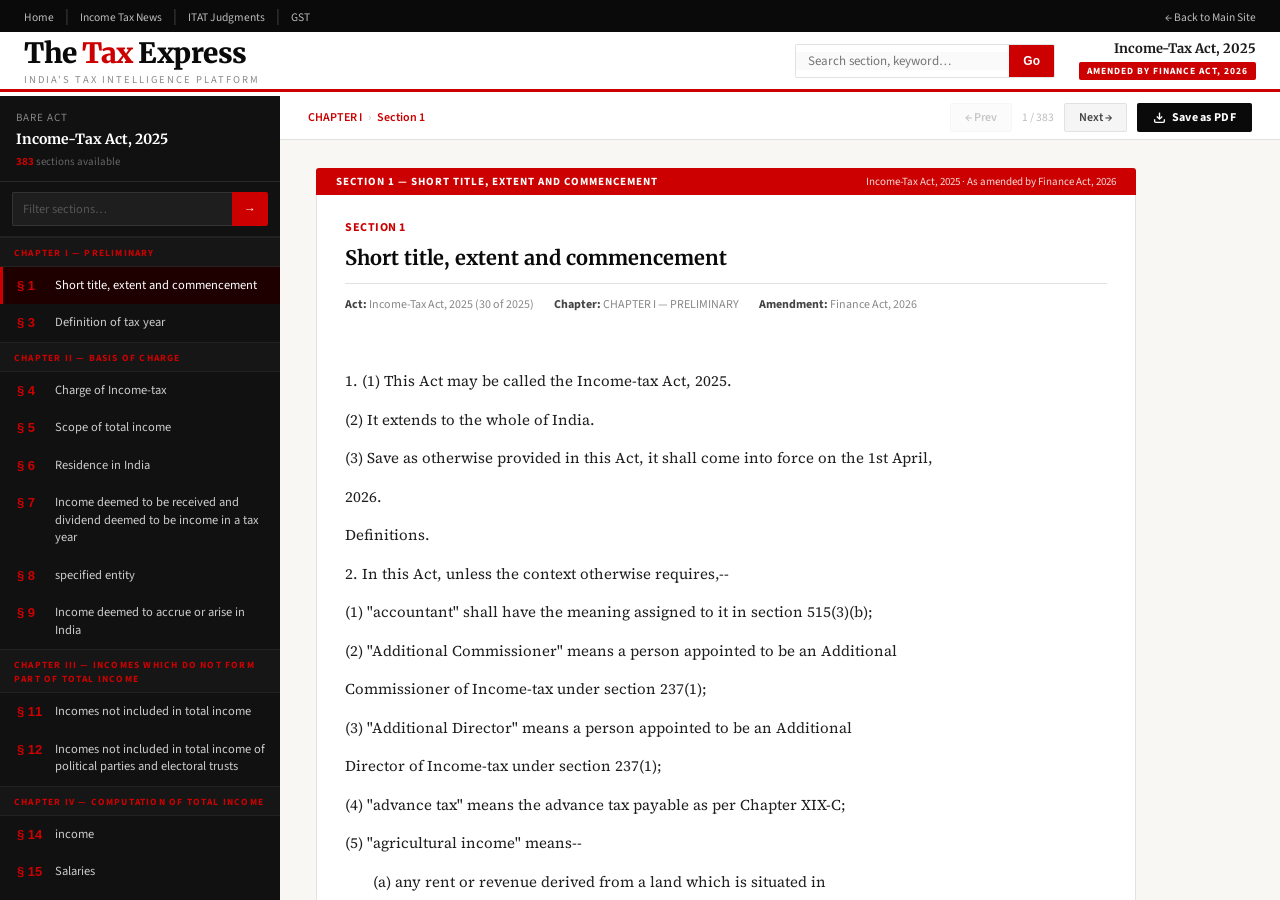
==== commit e61a7102: "Fix: correct section extraction (383 sections), add proper sub-section/clause formatting" ====
--- a/it-act-2025.html
+++ b/it-act-2025.html
@@ -315,8 +315,23 @@
     .sec-body__text {
       font-family: 'Source Serif 4', Georgia, serif;
       font-size: 15px; line-height: 1.9; color: #1e1e1e;
-      white-space: pre-wrap;
-    }
+    }
+    /* Formatted section elements */
+    .sf-para { margin-bottom: 10px; }
+    .sf-sub  { margin: 10px 0 10px 0; }
+    .sf-clause { margin: 6px 0 6px 28px; }
+    .sf-sub-clause { margin: 4px 0 4px 52px; }
+    .sf-proviso {
+      margin: 10px 0 10px 28px; font-style: italic;
+      border-left: 3px solid #ddd; padding-left: 14px; color: #333;
+    }
+    .sf-explanation {
+      margin: 12px 0 12px 0; padding: 12px 16px;
+      background: #fafafa; border: 1px solid #e8e8e8; border-radius: 2px;
+      font-size: 14px;
+    }
+    .sf-explanation strong { display: block; margin-bottom: 6px; color: #333; font-style: normal; }
+    .sf-chapter-break { display: none; }  /* hide stray chapter labels in content */
 
     /* ════════════════════════════════════════
        PRINT / DOWNLOAD  — The Tax Express branded
@@ -568,7 +583,7 @@
       document.getElementById('ph-title').textContent = 'Section - ' + s.num + ', Income-Tax Act, 2025 - 2026';
 
       // Body
-      document.getElementById('js-sectext').textContent = s.content;
+      document.getElementById('js-sectext').innerHTML = formatContent(s.content);
 
       // Sidebar
       document.querySelectorAll('.sec-btn').forEach(b => b.classList.remove('active'));
@@ -583,6 +598,64 @@
     }
 
     function navigate(d) { showSec(CUR + d); }
+
+    /* ── Content formatter ─────────────────────────────────────── */
+    function formatContent(raw) {
+      const lines = raw.split('\n');
+      let html = '';
+
+      for (let i = 0; i < lines.length; i++) {
+        const ln = lines[i];
+        const s  = ln.trim();
+        if (!s) continue;
+
+        // Skip stray chapter headings inside content
+        if (/^CHAPTER\s+[IVXLC]+/.test(s) || /^BASIS OF CHARGE|^PRELIMINARY|^COMPUTATION OF/.test(s)) {
+          continue;
+        }
+        // Skip section title repeats like "Charge of Income-tax."
+        if (/^[A-Z][a-z].*\.$/.test(s) && s.length < 100 && i < 3) continue;
+
+        // Proviso
+        if (/^Provided\s+(that|further)/i.test(s)) {
+          html += `<div class="sf-proviso">${esc(s)}</div>`;
+        }
+        // Explanation
+        else if (/^Explanation\s*[0-9\-–]*[.:]?/i.test(s)) {
+          html += `<div class="sf-explanation"><strong>${esc(s.split(/[.:]/)[0])}.</strong>${esc(s.replace(/^Explanation\s*[0-9\-–]*[.:]/i, '').trim())}</div>`;
+        }
+        // Top-level sub-section: "(1) text..."
+        else if (/^\(\d+\)/.test(s)) {
+          html += `<div class="sf-sub">${esc(s)}</div>`;
+        }
+        // Clause (a), (b), (c)... or (i), (ii)...
+        else if (/^\([a-z]{1,3}\)/.test(s) || /^\([ivxlc]+\)/i.test(s)) {
+          html += `<div class="sf-clause">${esc(s)}</div>`;
+        }
+        // Sub-clause (A), (B), (I), (II)...
+        else if (/^\([A-Z]{1,3}\)/.test(s)) {
+          html += `<div class="sf-sub-clause">${esc(s)}</div>`;
+        }
+        // Opening line of section "N. (1)..." — treat as first sub-section
+        else if (/^\d+[A-Z]{0,2}\.\s+/.test(s)) {
+          html += `<div class="sf-sub">${esc(s)}</div>`;
+        }
+        // Continuation line (starts with lowercase or "and"/"or" — part of previous para)
+        else if (/^(and|or|where|being|which|whether|that|such|in|of|to|for|with|by)\s/i.test(s) && html) {
+          // Append to last element
+          html = html.replace(/<\/div>$/, ' ' + esc(s) + '</div>');
+        }
+        // Default paragraph
+        else {
+          html += `<div class="sf-para">${esc(s)}</div>`;
+        }
+      }
+      return html;
+    }
+
+    function esc(s) {
+      return s.replace(/&/g,'&amp;').replace(/</g,'&lt;').replace(/>/g,'&gt;').replace(/"/g,'&quot;');
+    }
 
     function filterList(q) {
       q = q.trim().toLowerCase();
@@ -627,7 +700,13 @@
   .tte-act-line { font-size: 12px; color: #666; }
   .tte-meta { font-size: 11.5px; color: #888; border-top: 1px solid #eee; border-bottom: 1px solid #eee; padding: 8px 0; margin-bottom: 22px; display: flex; gap: 24px; }
   .tte-sec-title { font-family: 'Merriweather', serif; font-size: 16px; font-weight: 700; margin-bottom: 18px; color: #0a0a0a; }
-  .tte-body { font-family: 'Source Serif 4', Georgia, serif; font-size: 13.5px; line-height: 1.85; white-space: pre-wrap; }
+  .tte-body { font-family: 'Source Serif 4', Georgia, serif; font-size: 13.5px; line-height: 1.85; }
+  .sf-sub  { margin: 8px 0; }
+  .sf-clause { margin: 5px 0 5px 28px; }
+  .sf-sub-clause { margin: 4px 0 4px 52px; }
+  .sf-proviso { margin: 8px 0 8px 28px; font-style: italic; padding-left: 12px; border-left: 2px solid #ccc; }
+  .sf-explanation { margin: 10px 0; padding: 10px 14px; background: #f8f8f8; border: 1px solid #e8e8e8; font-size: 13px; }
+  .sf-para { margin-bottom: 8px; }
   .tte-footer { margin-top: 40px; padding-top: 10px; border-top: 1px solid #ddd; font-size: 10.5px; color: #aaa; display: flex; justify-content: space-between; }
   @media print { body { margin: 24px 32px; } }
 </style>
@@ -646,7 +725,7 @@
   <span><strong>Chapter:</strong> ${escHtml(s.chapter)} &mdash; ${escHtml(s.chapter_title)}</span>
   <span><strong>Act:</strong> Income-Tax Act, 2025 (30 of 2025)</span>
 </div>
-<div class="tte-body">${escHtml(s.content)}</div>
+<div class="tte-body">${formatContent(s.content)}</div>
 <div class="tte-footer">
   <span>© The Tax Express &nbsp;·&nbsp; thetaxexpress.pages.dev</span>
   <span>Printed ${new Date().toLocaleDateString('en-IN',{day:'numeric',month:'long',year:'numeric'})}</span>
